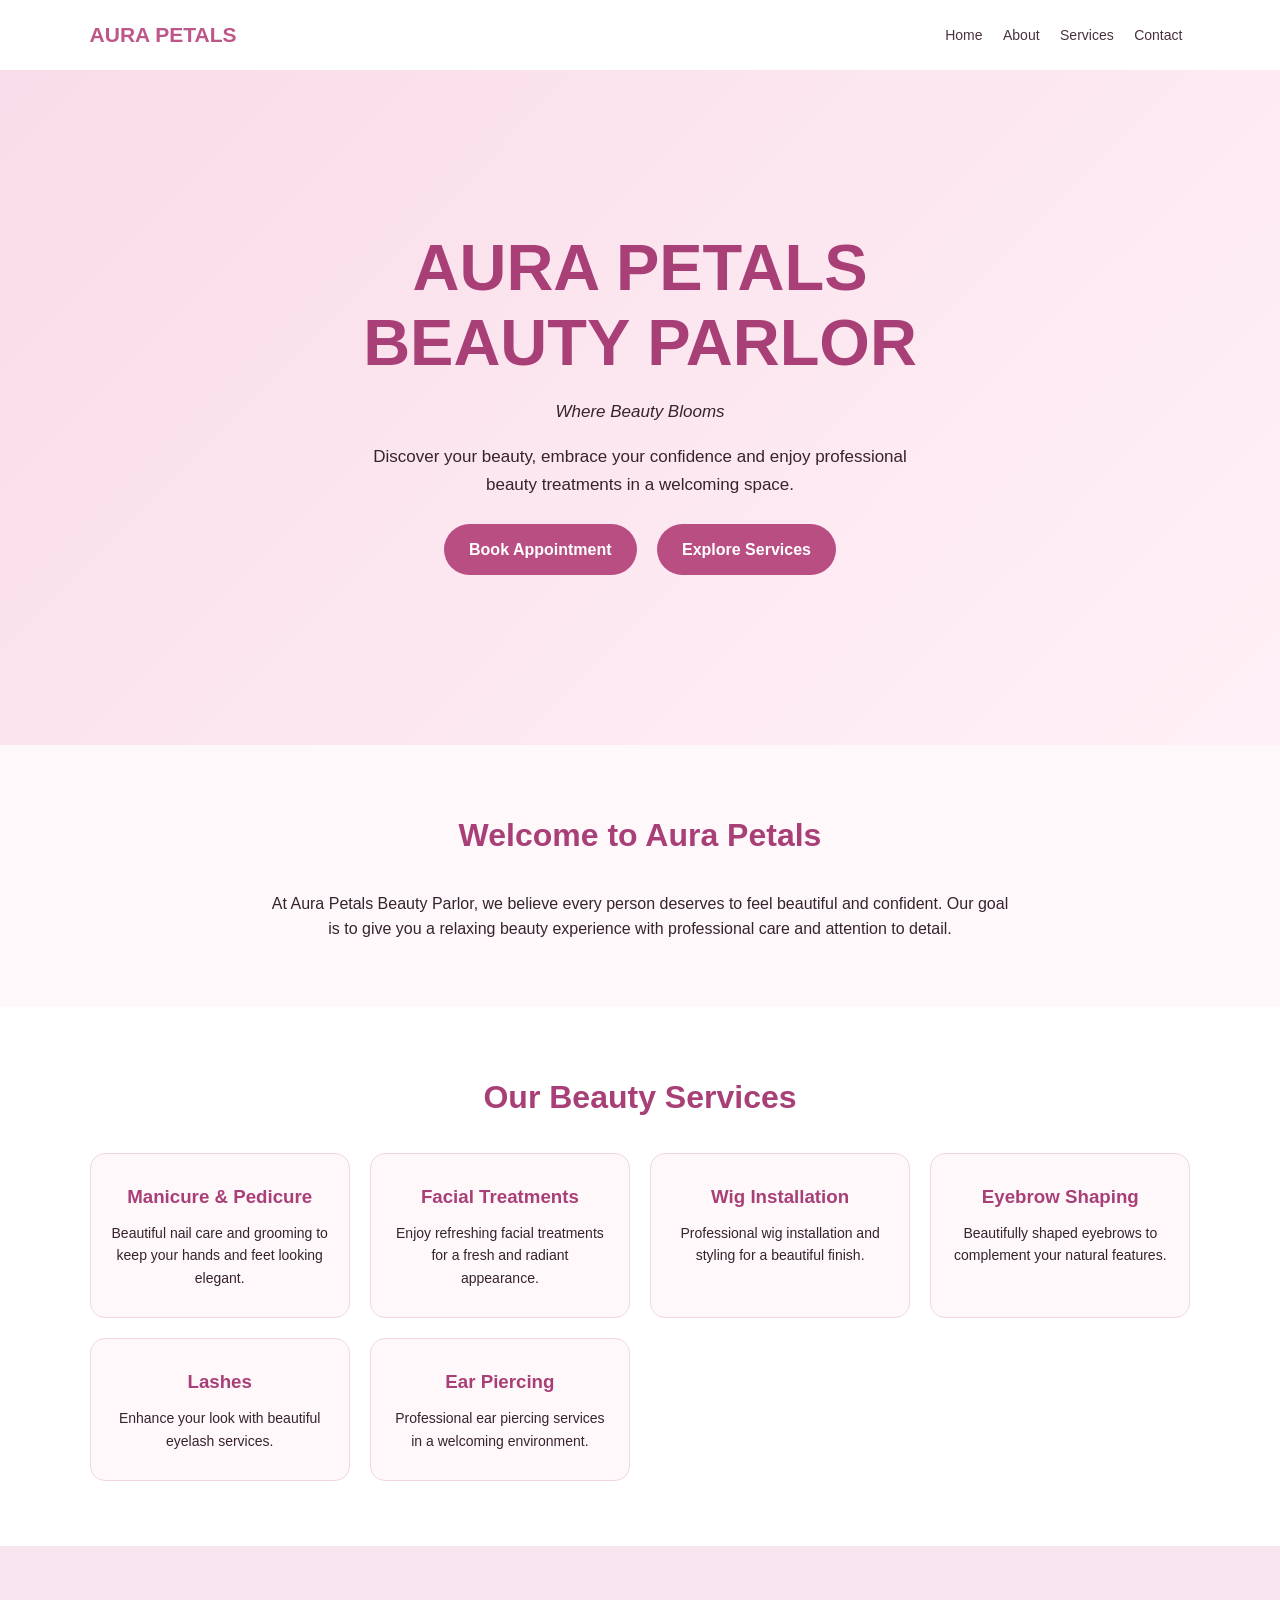
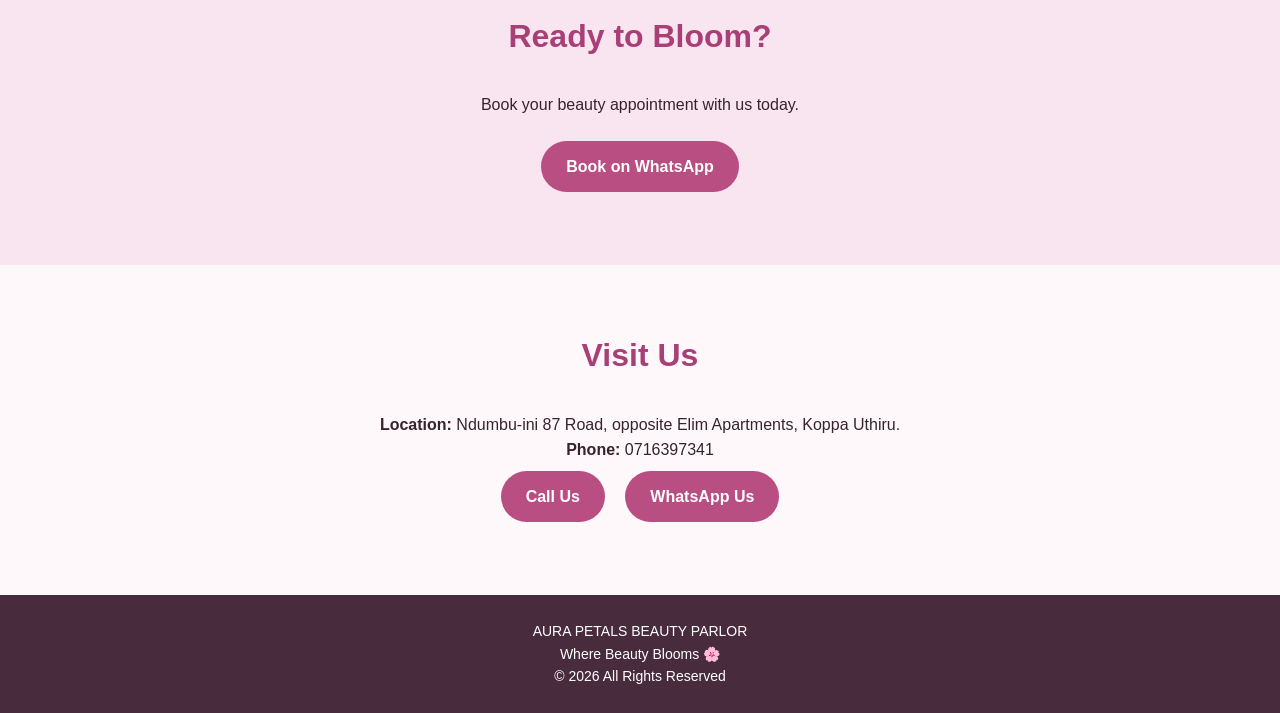
==== index.html @ d7a25af0 "Create Aura Petals Beauty Parlor website" ====
<!DOCTYPE html>
<html lang="en">
<head>
<meta charset="UTF-8">
<meta name="viewport" content="width=device-width, initial-scale=1.0">
<title>AURA PETALS BEAUTY PARLOR | Where Beauty Blooms</title>
<meta name="description" content="Welcome to Aura Petals Beauty Parlor. Professional beauty, nail and facial treatments. Book your appointment today.">

<style>
* {
  margin: 0;
  padding: 0;
  box-sizing: border-box;
  scroll-behavior: smooth;
}

body {
  font-family: Arial, sans-serif;
  background: #fff8fb;
  color: #35232e;
  line-height: 1.6;
}

header {
  background: #fff;
  padding: 18px 7%;
  display: flex;
  justify-content: space-between;
  align-items: center;
  flex-wrap: wrap;
  box-shadow: 0 2px 15px #00000010;
}

.logo {
  color: #bd5689;
  font-size: 21px;
  font-weight: bold;
}

nav a {
  text-decoration: none;
  color: #49313e;
  margin: 0 8px;
  font-size: 14px;
}

.hero {
  min-height: 75vh;
  display: flex;
  align-items: center;
  justify-content: center;
  text-align: center;
  padding: 60px 20px;
  background: linear-gradient(135deg, #f9dce9, #fff1f7);
}

.hero h1 {
  font-size: clamp(35px, 7vw, 65px);
  color: #a83f76;
  line-height: 1.15;
}

.hero p {
  margin: 18px auto;
  max-width: 550px;
  font-size: 17px;
}

.btn {
  display: inline-block;
  background: #b94e83;
  color: white;
  padding: 13px 25px;
  border-radius: 30px;
  text-decoration: none;
  margin: 8px;
  font-weight: bold;
}

.btn:hover {
  background: #88345e;
}

section {
  padding: 65px 7%;
}

.section-title {
  text-align: center;
  color: #a83f76;
  font-size: 32px;
  margin-bottom: 30px;
}

.about {
  text-align: center;
  max-width: 750px;
  margin: auto;
}

.services {
  background: #fff;
}

.service-grid {
  display: grid;
  grid-template-columns: repeat(auto-fit, minmax(220px, 1fr));
  gap: 20px;
}

.service-card {
  background: #fff8fb;
  padding: 28px 20px;
  text-align: center;
  border-radius: 15px;
  border: 1px solid #f1d5e2;
}

.service-card h3 {
  color: #a83f76;
  margin-bottom: 10px;
}

.service-card p {
  font-size: 14px;
}

.booking {
  text-align: center;
  background: #f9e5ef;
}

.booking p {
  margin-bottom: 15px;
}

.contact {
  text-align: center;
}

footer {
  text-align: center;
  background: #482b3c;
  color: white;
  padding: 25px 15px;
  font-size: 14px;
}

@media(max-width: 600px) {
  header {
    justify-content: center;
    gap: 12px;
  }

  nav {
    text-align: center;
  }

  nav a {
    display: inline-block;
    margin: 5px;
  }
}
</style>
</head>

<body>

<header>
  <div class="logo">AURA PETALS</div>
  <nav>
    <a href="#home">Home</a>
    <a href="#about">About</a>
    <a href="#services">Services</a>
    <a href="#contact">Contact</a>
  </nav>
</header>

<main>
<section class="hero" id="home">
  <div>
    <h1>AURA PETALS<br>BEAUTY PARLOR</h1>
    <p><em>Where Beauty Blooms</em></p>
    <p>Discover your beauty, embrace your confidence and enjoy professional beauty treatments in a welcoming space.</p>
    <a class="btn" href="https://wa.me/254716397341">Book Appointment</a>
    <a class="btn" href="#services">Explore Services</a>
  </div>
</section>

<section id="about">
  <h2 class="section-title">Welcome to Aura Petals</h2>
  <div class="about">
    <p>At Aura Petals Beauty Parlor, we believe every person deserves to feel beautiful and confident. Our goal is to give you a relaxing beauty experience with professional care and attention to detail.</p>
  </div>
</section>

<section class="services" id="services">
  <h2 class="section-title">Our Beauty Services</h2>

  <div class="service-grid">

    <div class="service-card">
      <h3>Manicure & Pedicure</h3>
      <p>Beautiful nail care and grooming to keep your hands and feet looking elegant.</p>
    </div>

    <div class="service-card">
      <h3>Facial Treatments</h3>
      <p>Enjoy refreshing facial treatments for a fresh and radiant appearance.</p>
    </div>

    <div class="service-card">
      <h3>Wig Installation</h3>
      <p>Professional wig installation and styling for a beautiful finish.</p>
    </div>

    <div class="service-card">
      <h3>Eyebrow Shaping</h3>
      <p>Beautifully shaped eyebrows to complement your natural features.</p>
    </div>

    <div class="service-card">
      <h3>Lashes</h3>
      <p>Enhance your look with beautiful eyelash services.</p>
    </div>

    <div class="service-card">
      <h3>Ear Piercing</h3>
      <p>Professional ear piercing services in a welcoming environment.</p>
    </div>

  </div>
</section>

<section class="booking">
  <h2 class="section-title">Ready to Bloom?</h2>
  <p>Book your beauty appointment with us today.</p>
  <a class="btn" href="https://wa.me/254716397341">Book on WhatsApp</a>
</section>

<section class="contact" id="contact">
  <h2 class="section-title">Visit Us</h2>
  <p><strong>Location:</strong> Ndumbu-ini 87 Road, opposite Elim Apartments, Koppa Uthiru.</p>
  <p><strong>Phone:</strong> 0716397341</p>
  <a class="btn" href="tel:+254716397341">Call Us</a>
  <a class="btn" href="https://wa.me/254716397341">WhatsApp Us</a>
</section>
</main>

<footer>
  <p>AURA PETALS BEAUTY PARLOR</p>
  <p>Where Beauty Blooms 🌸</p>
  <p>© 2026 All Rights Reserved</p>
</footer>

</body>
</html>
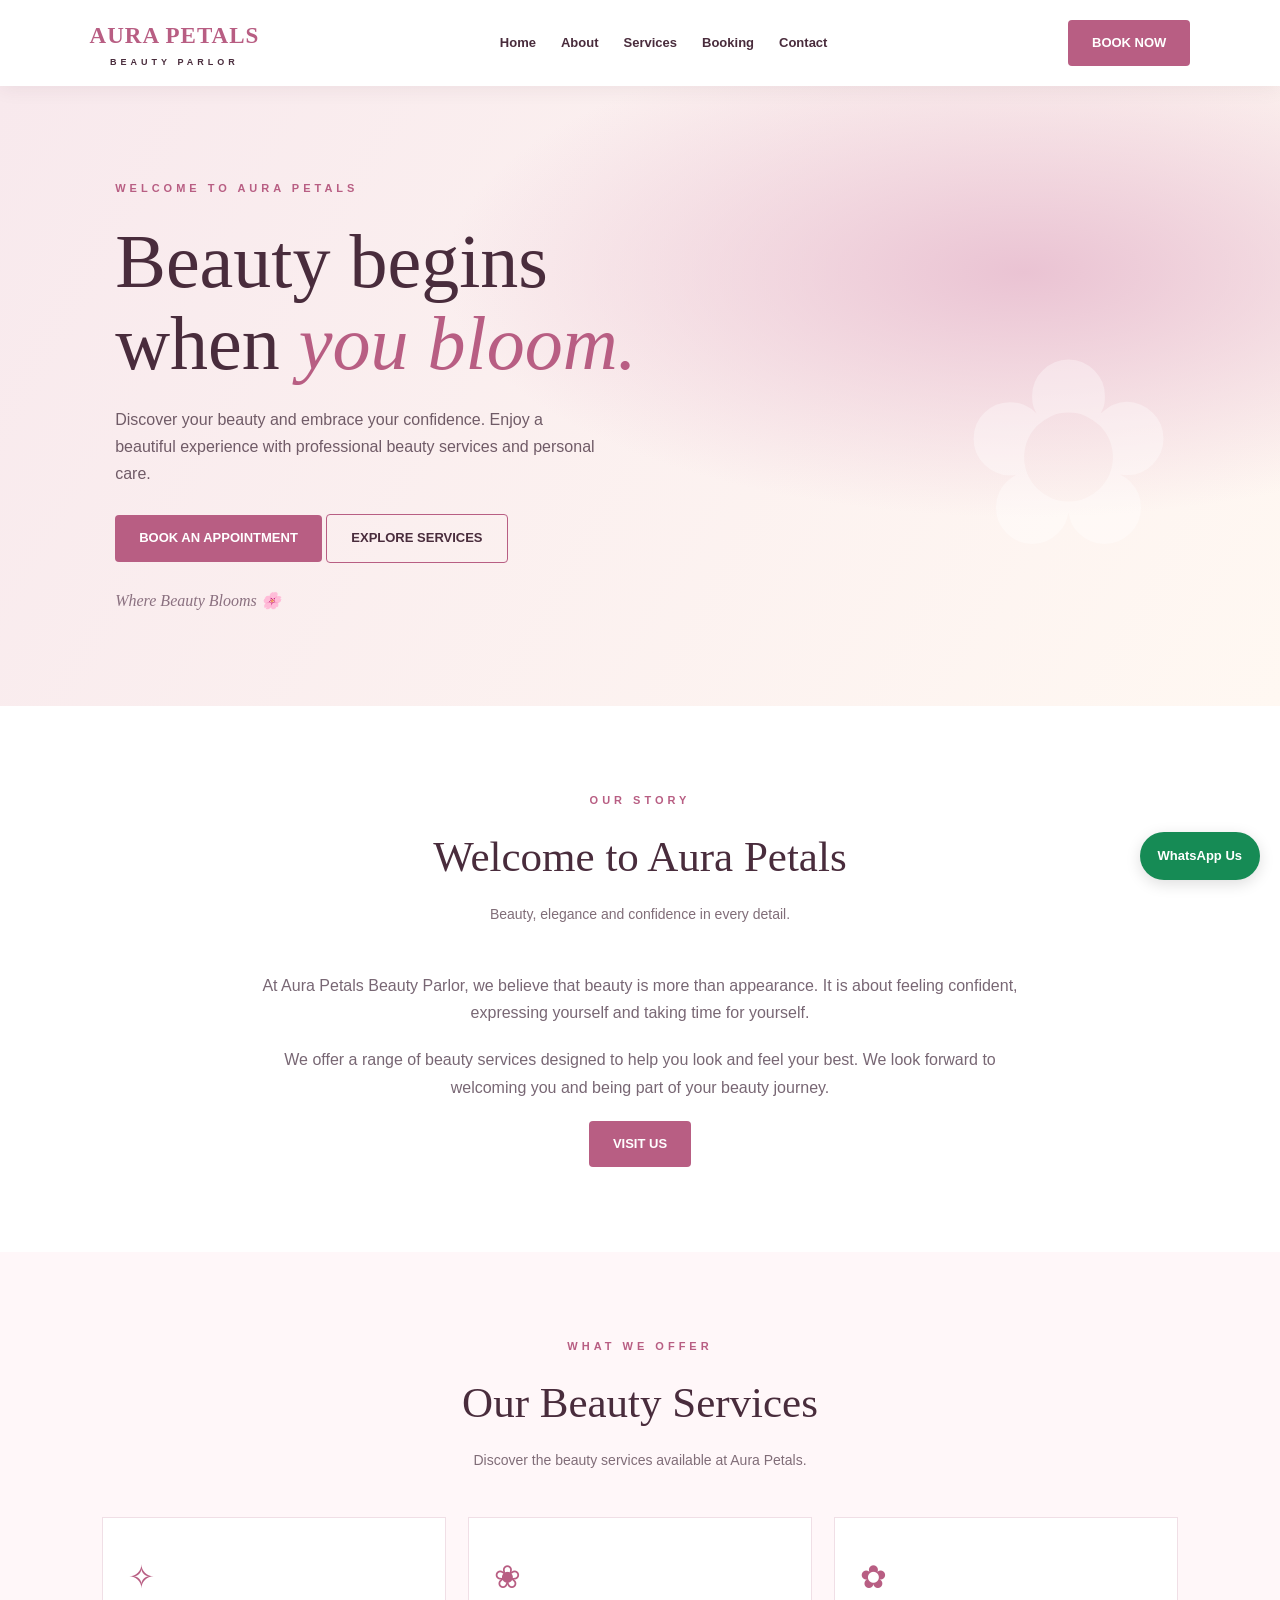
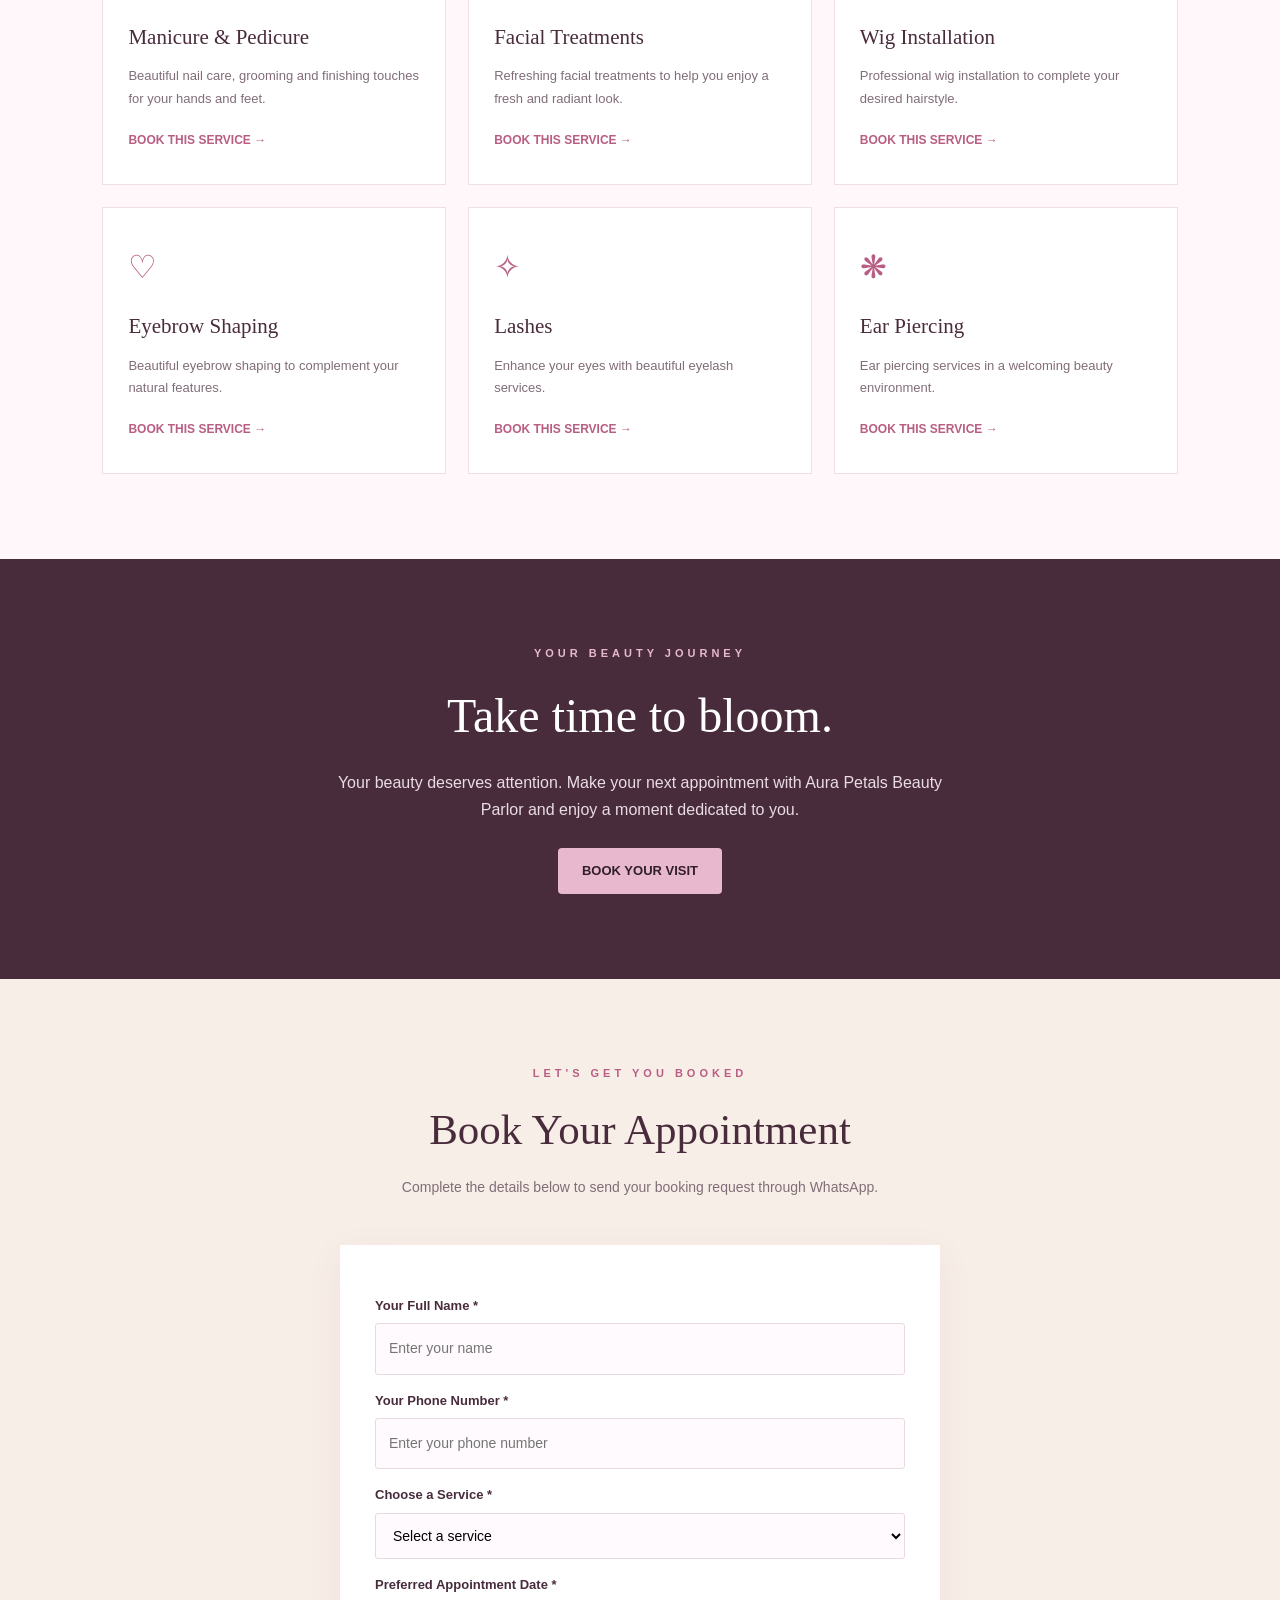
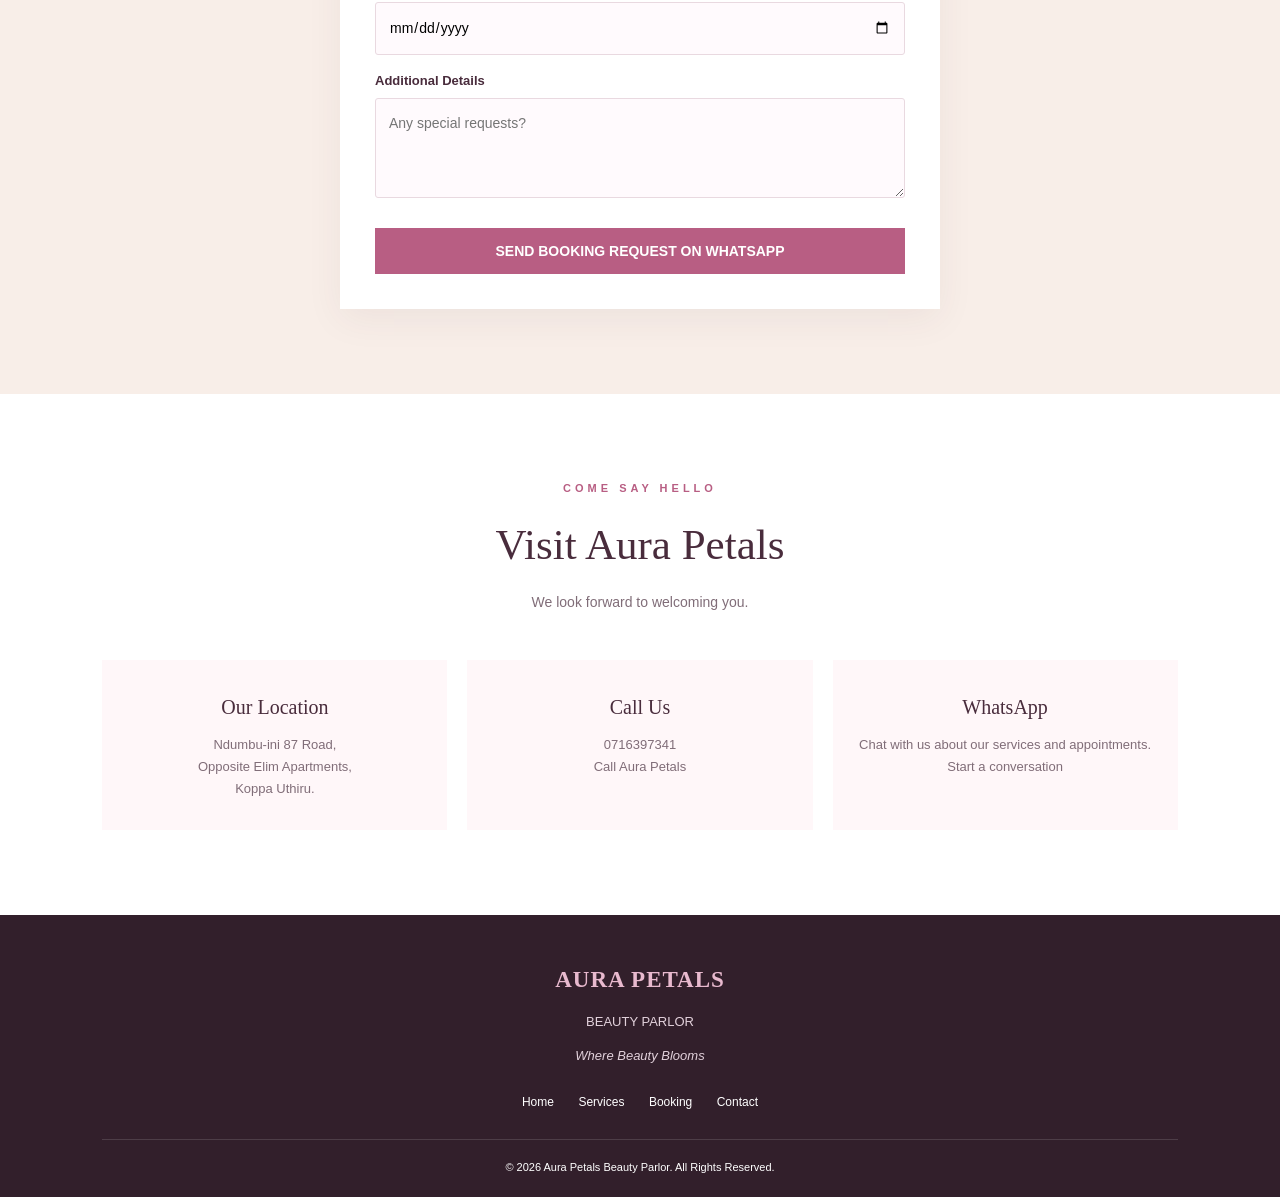
==== commit f82302e3: "Upgrade Aura Petals website design" ====
--- a/index.html
+++ b/index.html
@@ -1,13 +1,22 @@
-
 <!DOCTYPE html>
 <html lang="en">
 <head>
 <meta charset="UTF-8">
 <meta name="viewport" content="width=device-width, initial-scale=1.0">
-<title>AURA PETALS BEAUTY PARLOR | Where Beauty Blooms</title>
-<meta name="description" content="Welcome to Aura Petals Beauty Parlor. Professional beauty, nail and facial treatments. Book your appointment today.">
+
+<title>Aura Petals Beauty Parlor | Where Beauty Blooms</title>
+<meta name="description" content="Experience beauty and elegance at Aura Petals Beauty Parlor. Discover professional nail care, facial treatments, lashes, wig installation and more.">
 
 <style>
+:root {
+  --pink: #b85e83;
+  --deep: #492c3c;
+  --light: #fff7f9;
+  --cream: #f8eee8;
+  --gold: #b99568;
+  --white: #ffffff;
+}
+
 * {
   margin: 0;
   padding: 0;
@@ -17,149 +26,426 @@
 
 body {
   font-family: Arial, sans-serif;
-  background: #fff8fb;
-  color: #35232e;
-  line-height: 1.6;
+  color: var(--deep);
+  background: var(--light);
+  line-height: 1.7;
+}
+
+a {
+  text-decoration: none;
+  color: inherit;
 }
 
 header {
-  background: #fff;
-  padding: 18px 7%;
-  display: flex;
-  justify-content: space-between;
-  align-items: center;
-  flex-wrap: wrap;
-  box-shadow: 0 2px 15px #00000010;
-}
-
-.logo {
-  color: #bd5689;
-  font-size: 21px;
-  font-weight: bold;
-}
-
-nav a {
-  text-decoration: none;
-  color: #49313e;
-  margin: 0 8px;
-  font-size: 14px;
-}
-
-.hero {
-  min-height: 75vh;
+  position: sticky;
+  top: 0;
+  z-index: 100;
+  background: rgba(255,255,255,.97);
+  padding: 16px 7%;
   display: flex;
   align-items: center;
-  justify-content: center;
+  justify-content: space-between;
+  box-shadow: 0 3px 18px #492c3c12;
+}
+
+.brand {
+  font-family: Georgia, serif;
+  font-size: 23px;
+  font-weight: bold;
+  color: var(--pink);
+  letter-spacing: 1px;
+}
+
+.brand small {
+  display: block;
+  font-family: Arial, sans-serif;
+  font-size: 9px;
+  letter-spacing: 4px;
   text-align: center;
-  padding: 60px 20px;
-  background: linear-gradient(135deg, #f9dce9, #fff1f7);
+  color: var(--deep);
+}
+
+nav {
+  display: flex;
+  align-items: center;
+  gap: 25px;
+}
+
+nav a {
+  font-size: 13px;
+  font-weight: 600;
+}
+
+nav a:hover {
+  color: var(--pink);
+}
+
+.book-nav, .btn {
+  display: inline-block;
+  background: var(--pink);
+  color: white;
+  padding: 12px 24px;
+  border-radius: 4px;
+  font-size: 13px;
+  font-weight: bold;
+  transition: .3s;
+}
+
+.book-nav:hover, .btn:hover {
+  background: var(--deep);
+  transform: translateY(-2px);
+}
+
+.hero {
+  min-height: 620px;
+  display: flex;
+  align-items: center;
+  padding: 90px 9%;
+  background:
+    radial-gradient(ellipse at 80% 30%, #eac3d3 0%, transparent 40%),
+    linear-gradient(120deg, #f8e9ed, #fff8f2);
+  position: relative;
+  overflow: hidden;
+}
+
+.hero::after {
+  content: "✿";
+  position: absolute;
+  right: 8%;
+  bottom: 5%;
+  font-size: 260px;
+  color: #ffffff55;
+  pointer-events: none;
+}
+
+.hero-content {
+  max-width: 650px;
+  position: relative;
+  z-index: 1;
+}
+
+.eyebrow {
+  color: var(--pink);
+  letter-spacing: 4px;
+  font-size: 11px;
+  font-weight: bold;
+  text-transform: uppercase;
 }
 
 .hero h1 {
-  font-size: clamp(35px, 7vw, 65px);
-  color: #a83f76;
-  line-height: 1.15;
+  font-family: Georgia, serif;
+  font-size: clamp(43px, 7vw, 76px);
+  line-height: 1.08;
+  margin: 22px 0;
+  font-weight: normal;
+}
+
+.hero h1 span {
+  color: var(--pink);
+  font-style: italic;
 }
 
 .hero p {
-  margin: 18px auto;
-  max-width: 550px;
-  font-size: 17px;
-}
-
-.btn {
-  display: inline-block;
-  background: #b94e83;
-  color: white;
-  padding: 13px 25px;
-  border-radius: 30px;
-  text-decoration: none;
-  margin: 8px;
-  font-weight: bold;
-}
-
-.btn:hover {
-  background: #88345e;
+  max-width: 490px;
+  margin-bottom: 27px;
+  color: #705b67;
+}
+
+.hero-note {
+  margin-top: 24px;
+  color: #8b7180;
+  font-family: Georgia, serif;
+  font-style: italic;
 }
 
 section {
-  padding: 65px 7%;
-}
-
-.section-title {
+  padding: 85px 8%;
+}
+
+.section-heading {
   text-align: center;
-  color: #a83f76;
-  font-size: 32px;
-  margin-bottom: 30px;
+  max-width: 650px;
+  margin: 0 auto 45px;
+}
+
+.section-heading h2 {
+  font-family: Georgia, serif;
+  font-size: clamp(30px, 5vw, 43px);
+  font-weight: normal;
+  margin: 10px 0;
+}
+
+.section-heading p {
+  color: #806d78;
+  font-size: 14px;
 }
 
 .about {
+  background: white;
   text-align: center;
-  max-width: 750px;
+}
+
+.about-content {
+  max-width: 760px;
   margin: auto;
 }
 
+.about-content p {
+  color: #786774;
+  margin-bottom: 20px;
+}
+
 .services {
-  background: #fff;
+  background: var(--light);
 }
 
 .service-grid {
   display: grid;
-  grid-template-columns: repeat(auto-fit, minmax(220px, 1fr));
+  grid-template-columns: repeat(3, 1fr);
+  gap: 22px;
+}
+
+.service-card {
+  background: white;
+  border: 1px solid #f0dfe6;
+  padding: 32px 25px;
+  transition: .3s;
+}
+
+.service-card:hover {
+  transform: translateY(-6px);
+  box-shadow: 0 12px 30px #492c3c12;
+}
+
+.service-icon {
+  font-size: 32px;
+  color: var(--pink);
+  margin-bottom: 15px;
+}
+
+.service-card h3 {
+  font-family: Georgia, serif;
+  font-size: 21px;
+  font-weight: normal;
+  margin-bottom: 10px;
+}
+
+.service-card p {
+  font-size: 13px;
+  color: #806d78;
+  margin-bottom: 15px;
+}
+
+.service-card a {
+  color: var(--pink);
+  font-size: 12px;
+  font-weight: bold;
+}
+
+.experience {
+  background: var(--deep);
+  color: white;
+  text-align: center;
+}
+
+.experience h2 {
+  font-family: Georgia, serif;
+  font-weight: normal;
+  font-size: clamp(32px, 5vw, 48px);
+  margin: 12px 0;
+}
+
+.experience p {
+  color: #eadce3;
+  max-width: 650px;
+  margin: 0 auto 25px;
+}
+
+.experience .eyebrow {
+  color: #e8b9ce;
+}
+
+.contact {
+  background: white;
+}
+
+.contact-grid {
+  display: grid;
+  grid-template-columns: repeat(3, 1fr);
   gap: 20px;
-}
-
-.service-card {
-  background: #fff8fb;
-  padding: 28px 20px;
   text-align: center;
-  border-radius: 15px;
-  border: 1px solid #f1d5e2;
-}
-
-.service-card h3 {
-  color: #a83f76;
+}
+
+.contact-card {
+  background: var(--light);
+  padding: 30px 18px;
+}
+
+.contact-card h3 {
+  font-family: Georgia, serif;
+  font-size: 20px;
+  font-weight: normal;
   margin-bottom: 10px;
 }
 
-.service-card p {
+.contact-card p {
+  font-size: 13px;
+  color: #806d78;
+}
+
+.booking {
+  background: var(--cream);
+}
+
+.booking-form {
+  max-width: 600px;
+  margin: auto;
+  background: white;
+  padding: 35px;
+  box-shadow: 0 10px 35px #492c3c10;
+}
+
+.booking-form label {
+  display: block;
+  font-size: 13px;
+  font-weight: bold;
+  margin: 15px 0 6px;
+}
+
+.booking-form input,
+.booking-form select,
+.booking-form textarea {
+  width: 100%;
+  padding: 13px;
+  border: 1px solid #e9d9e0;
+  border-radius: 3px;
+  background: #fffafd;
+  font: inherit;
   font-size: 14px;
 }
 
-.booking {
+.booking-form button {
+  width: 100%;
+  border: none;
+  margin-top: 22px;
+  cursor: pointer;
+  padding: 15px;
+  background: var(--pink);
+  color: white;
+  font-weight: bold;
+  font-size: 14px;
+}
+
+.booking-form button:hover {
+  background: var(--deep);
+}
+
+footer {
+  background: #321f2b;
+  color: white;
+  padding: 45px 8% 20px;
   text-align: center;
-  background: #f9e5ef;
-}
-
-.booking p {
-  margin-bottom: 15px;
-}
-
-.contact {
-  text-align: center;
-}
-
-footer {
-  text-align: center;
-  background: #482b3c;
+}
+
+footer .brand {
+  color: #e8b9ce;
+}
+
+footer p {
+  font-size: 13px;
+  color: #e2d1db;
+  margin: 12px 0;
+}
+
+.footer-links {
+  margin: 20px 0;
+}
+
+.footer-links a {
+  margin: 0 10px;
+  font-size: 12px;
+}
+
+.copyright {
+  border-top: 1px solid #ffffff22;
+  padding-top: 18px;
+  margin-top: 25px;
+  font-size: 11px;
+}
+
+.whatsapp {
+  position: fixed;
+  bottom: 20px;
+  right: 20px;
+  z-index: 99;
+  background: #168b55;
   color: white;
-  padding: 25px 15px;
-  font-size: 14px;
-}
-
-@media(max-width: 600px) {
+  padding: 13px 18px;
+  border-radius: 30px;
+  font-size: 13px;
+  font-weight: bold;
+  box-shadow: 0 4px 15px #0002;
+}
+
+@media(max-width: 800px) {
   header {
+    padding: 14px 5%;
+    flex-wrap: wrap;
+    gap: 12px;
+  }
+
+  nav {
+    gap: 13px;
+    flex-wrap: wrap;
+  }
+
+  nav a {
+    font-size: 11px;
+  }
+
+  .book-nav {
+    display: none;
+  }
+
+  .hero {
+    min-height: 530px;
+    padding: 70px 7%;
+  }
+
+  .hero::after {
+    font-size: 170px;
+    right: 2%;
+  }
+
+  .service-grid {
+    grid-template-columns: repeat(2, 1fr);
+  }
+
+  .contact-grid {
+    grid-template-columns: 1fr;
+  }
+}
+
+@media(max-width: 480px) {
+  .brand {
+    font-size: 19px;
+  }
+
+  nav {
+    width: 100%;
     justify-content: center;
-    gap: 12px;
-  }
-
-  nav {
-    text-align: center;
-  }
-
-  nav a {
-    display: inline-block;
-    margin: 5px;
+  }
+
+  .service-grid {
+    grid-template-columns: 1fr;
+  }
+
+  section {
+    padding: 65px 6%;
+  }
+
+  .booking-form {
+    padding: 22px;
   }
 }
 </style>
@@ -168,91 +454,259 @@
 <body>
 
 <header>
-  <div class="logo">AURA PETALS</div>
+  <a class="brand" href="#home">
+    AURA PETALS
+    <small>BEAUTY PARLOR</small>
+  </a>
+
   <nav>
     <a href="#home">Home</a>
     <a href="#about">About</a>
     <a href="#services">Services</a>
+    <a href="#booking">Booking</a>
     <a href="#contact">Contact</a>
   </nav>
+
+  <a class="book-nav" href="#booking">BOOK NOW</a>
 </header>
 
 <main>
+
 <section class="hero" id="home">
-  <div>
-    <h1>AURA PETALS<br>BEAUTY PARLOR</h1>
-    <p><em>Where Beauty Blooms</em></p>
-    <p>Discover your beauty, embrace your confidence and enjoy professional beauty treatments in a welcoming space.</p>
-    <a class="btn" href="https://wa.me/254716397341">Book Appointment</a>
-    <a class="btn" href="#services">Explore Services</a>
+  <div class="hero-content">
+    <div class="eyebrow">WELCOME TO AURA PETALS</div>
+
+    <h1>Beauty begins<br>when <span>you bloom.</span></h1>
+
+    <p>
+      Discover your beauty and embrace your confidence.
+      Enjoy a beautiful experience with professional beauty
+      services and personal care.
+    </p>
+
+    <a class="btn" href="#booking">BOOK AN APPOINTMENT</a>
+    <a class="btn" href="#services"
+       style="background:transparent;color:#492c3c;border:1px solid #b85e83">
+       EXPLORE SERVICES
+    </a>
+
+    <div class="hero-note">Where Beauty Blooms 🌸</div>
   </div>
 </section>
 
-<section id="about">
-  <h2 class="section-title">Welcome to Aura Petals</h2>
-  <div class="about">
-    <p>At Aura Petals Beauty Parlor, we believe every person deserves to feel beautiful and confident. Our goal is to give you a relaxing beauty experience with professional care and attention to detail.</p>
+<section class="about" id="about">
+  <div class="section-heading">
+    <div class="eyebrow">OUR STORY</div>
+    <h2>Welcome to Aura Petals</h2>
+    <p>Beauty, elegance and confidence in every detail.</p>
+  </div>
+
+  <div class="about-content">
+    <p>
+      At Aura Petals Beauty Parlor, we believe that beauty is
+      more than appearance. It is about feeling confident,
+      expressing yourself and taking time for yourself.
+    </p>
+
+    <p>
+      We offer a range of beauty services designed to help
+      you look and feel your best. We look forward to welcoming
+      you and being part of your beauty journey.
+    </p>
+
+    <a class="btn" href="#booking">VISIT US</a>
   </div>
 </section>
 
 <section class="services" id="services">
-  <h2 class="section-title">Our Beauty Services</h2>
+  <div class="section-heading">
+    <div class="eyebrow">WHAT WE OFFER</div>
+    <h2>Our Beauty Services</h2>
+    <p>Discover the beauty services available at Aura Petals.</p>
+  </div>
 
   <div class="service-grid">
 
     <div class="service-card">
+      <div class="service-icon">✧</div>
       <h3>Manicure & Pedicure</h3>
-      <p>Beautiful nail care and grooming to keep your hands and feet looking elegant.</p>
+      <p>Beautiful nail care, grooming and finishing touches for your hands and feet.</p>
+      <a href="#booking">BOOK THIS SERVICE →</a>
     </div>
 
     <div class="service-card">
+      <div class="service-icon">❀</div>
       <h3>Facial Treatments</h3>
-      <p>Enjoy refreshing facial treatments for a fresh and radiant appearance.</p>
+      <p>Refreshing facial treatments to help you enjoy a fresh and radiant look.</p>
+      <a href="#booking">BOOK THIS SERVICE →</a>
     </div>
 
     <div class="service-card">
+      <div class="service-icon">✿</div>
       <h3>Wig Installation</h3>
-      <p>Professional wig installation and styling for a beautiful finish.</p>
+      <p>Professional wig installation to complete your desired hairstyle.</p>
+      <a href="#booking">BOOK THIS SERVICE →</a>
     </div>
 
     <div class="service-card">
+      <div class="service-icon">♡</div>
       <h3>Eyebrow Shaping</h3>
-      <p>Beautifully shaped eyebrows to complement your natural features.</p>
+      <p>Beautiful eyebrow shaping to complement your natural features.</p>
+      <a href="#booking">BOOK THIS SERVICE →</a>
     </div>
 
     <div class="service-card">
+      <div class="service-icon">✧</div>
       <h3>Lashes</h3>
-      <p>Enhance your look with beautiful eyelash services.</p>
+      <p>Enhance your eyes with beautiful eyelash services.</p>
+      <a href="#booking">BOOK THIS SERVICE →</a>
     </div>
 
     <div class="service-card">
+      <div class="service-icon">❋</div>
       <h3>Ear Piercing</h3>
-      <p>Professional ear piercing services in a welcoming environment.</p>
+      <p>Ear piercing services in a welcoming beauty environment.</p>
+      <a href="#booking">BOOK THIS SERVICE →</a>
     </div>
 
   </div>
 </section>
 
-<section class="booking">
-  <h2 class="section-title">Ready to Bloom?</h2>
-  <p>Book your beauty appointment with us today.</p>
-  <a class="btn" href="https://wa.me/254716397341">Book on WhatsApp</a>
+<section class="experience">
+  <div class="eyebrow">YOUR BEAUTY JOURNEY</div>
+  <h2>Take time to bloom.</h2>
+  <p>
+    Your beauty deserves attention. Make your next appointment
+    with Aura Petals Beauty Parlor and enjoy a moment dedicated
+    to you.
+  </p>
+  <a class="btn" href="#booking" style="background:#e8b9ce;color:#321f2b">
+    BOOK YOUR VISIT
+  </a>
 </section>
 
+<section class="booking" id="booking">
+  <div class="section-heading">
+    <div class="eyebrow">LET'S GET YOU BOOKED</div>
+    <h2>Book Your Appointment</h2>
+    <p>Complete the details below to send your booking request through WhatsApp.</p>
+  </div>
+
+  <form class="booking-form" id="bookingForm">
+    <label for="name">Your Full Name *</label>
+    <input id="name" type="text" placeholder="Enter your name" required>
+
+    <label for="phone">Your Phone Number *</label>
+    <input id="phone" type="tel" placeholder="Enter your phone number" required>
+
+    <label for="service">Choose a Service *</label>
+    <select id="service" required>
+      <option value="">Select a service</option>
+      <option>Manicure & Pedicure</option>
+      <option>Facial Treatments</option>
+      <option>Wig Installation</option>
+      <option>Eyebrow Shaping</option>
+      <option>Lashes</option>
+      <option>Ear Piercing</option>
+    </select>
+
+    <label for="date">Preferred Appointment Date *</label>
+    <input id="date" type="date" required>
+
+    <label for="message">Additional Details</label>
+    <textarea id="message" rows="3" placeholder="Any special requests?"></textarea>
+
+    <button type="submit">SEND BOOKING REQUEST ON WHATSAPP</button>
+  </form>
+</section>
+
 <section class="contact" id="contact">
-  <h2 class="section-title">Visit Us</h2>
-  <p><strong>Location:</strong> Ndumbu-ini 87 Road, opposite Elim Apartments, Koppa Uthiru.</p>
-  <p><strong>Phone:</strong> 0716397341</p>
-  <a class="btn" href="tel:+254716397341">Call Us</a>
-  <a class="btn" href="https://wa.me/254716397341">WhatsApp Us</a>
+  <div class="section-heading">
+    <div class="eyebrow">COME SAY HELLO</div>
+    <h2>Visit Aura Petals</h2>
+    <p>We look forward to welcoming you.</p>
+  </div>
+
+  <div class="contact-grid">
+    <div class="contact-card">
+      <h3>Our Location</h3>
+      <p>Ndumbu-ini 87 Road,<br>Opposite Elim Apartments,<br>Koppa Uthiru.</p>
+    </div>
+
+    <div class="contact-card">
+      <h3>Call Us</h3>
+      <p>0716397341</p>
+      <p><a href="tel:+254716397341">Call Aura Petals</a></p>
+    </div>
+
+    <div class="contact-card">
+      <h3>WhatsApp</h3>
+      <p>Chat with us about our services and appointments.</p>
+      <p><a href="https://wa.me/254716397341">Start a conversation</a></p>
+    </div>
+  </div>
 </section>
+
 </main>
 
 <footer>
-  <p>AURA PETALS BEAUTY PARLOR</p>
-  <p>Where Beauty Blooms 🌸</p>
-  <p>© 2026 All Rights Reserved</p>
+  <a class="brand" href="#home">AURA PETALS</a>
+  <p>BEAUTY PARLOR</p>
+  <p><em>Where Beauty Blooms</em></p>
+
+  <div class="footer-links">
+    <a href="#home">Home</a>
+    <a href="#services">Services</a>
+    <a href="#booking">Booking</a>
+    <a href="#contact">Contact</a>
+  </div>
+
+  <div class="copyright">
+    © 2026 Aura Petals Beauty Parlor. All Rights Reserved.
+  </div>
 </footer>
+
+<a class="whatsapp" href="https://wa.me/254716397341">
+  WhatsApp Us
+</a>
+
+<script>
+const dateInput = document.getElementById("date");
+const today = new Date();
+const localToday = new Date(
+  today.getTime() - today.getTimezoneOffset() * 60000
+).toISOString().split("T")[0];
+
+dateInput.min = localToday;
+
+document.getElementById("bookingForm").addEventListener("submit", function(e) {
+  e.preventDefault();
+
+  const name = document.getElementById("name").value.trim();
+  const phone = document.getElementById("phone").value.trim();
+  const service = document.getElementById("service").value;
+  const date = document.getElementById("date").value;
+  const message = document.getElementById("message").value.trim();
+
+  if (!name || !phone || !service || !date) {
+    alert("Please complete all required fields.");
+    return;
+  }
+
+  const bookingMessage =
+    "Hello Aura Petals Beauty Parlor! I would like to request an appointment.%0A%0A" +
+    "Name: " + encodeURIComponent(name) + "%0A" +
+    "Phone: " + encodeURIComponent(phone) + "%0A" +
+    "Service: " + encodeURIComponent(service) + "%0A" +
+    "Preferred date: " + encodeURIComponent(date) + "%0A" +
+    "Additional details: " + encodeURIComponent(message);
+
+  window.open(
+    "https://wa.me/254716397341?text=" + bookingMessage,
+    "_blank"
+  );
+});
+</script>
 
 </body>
 </html>
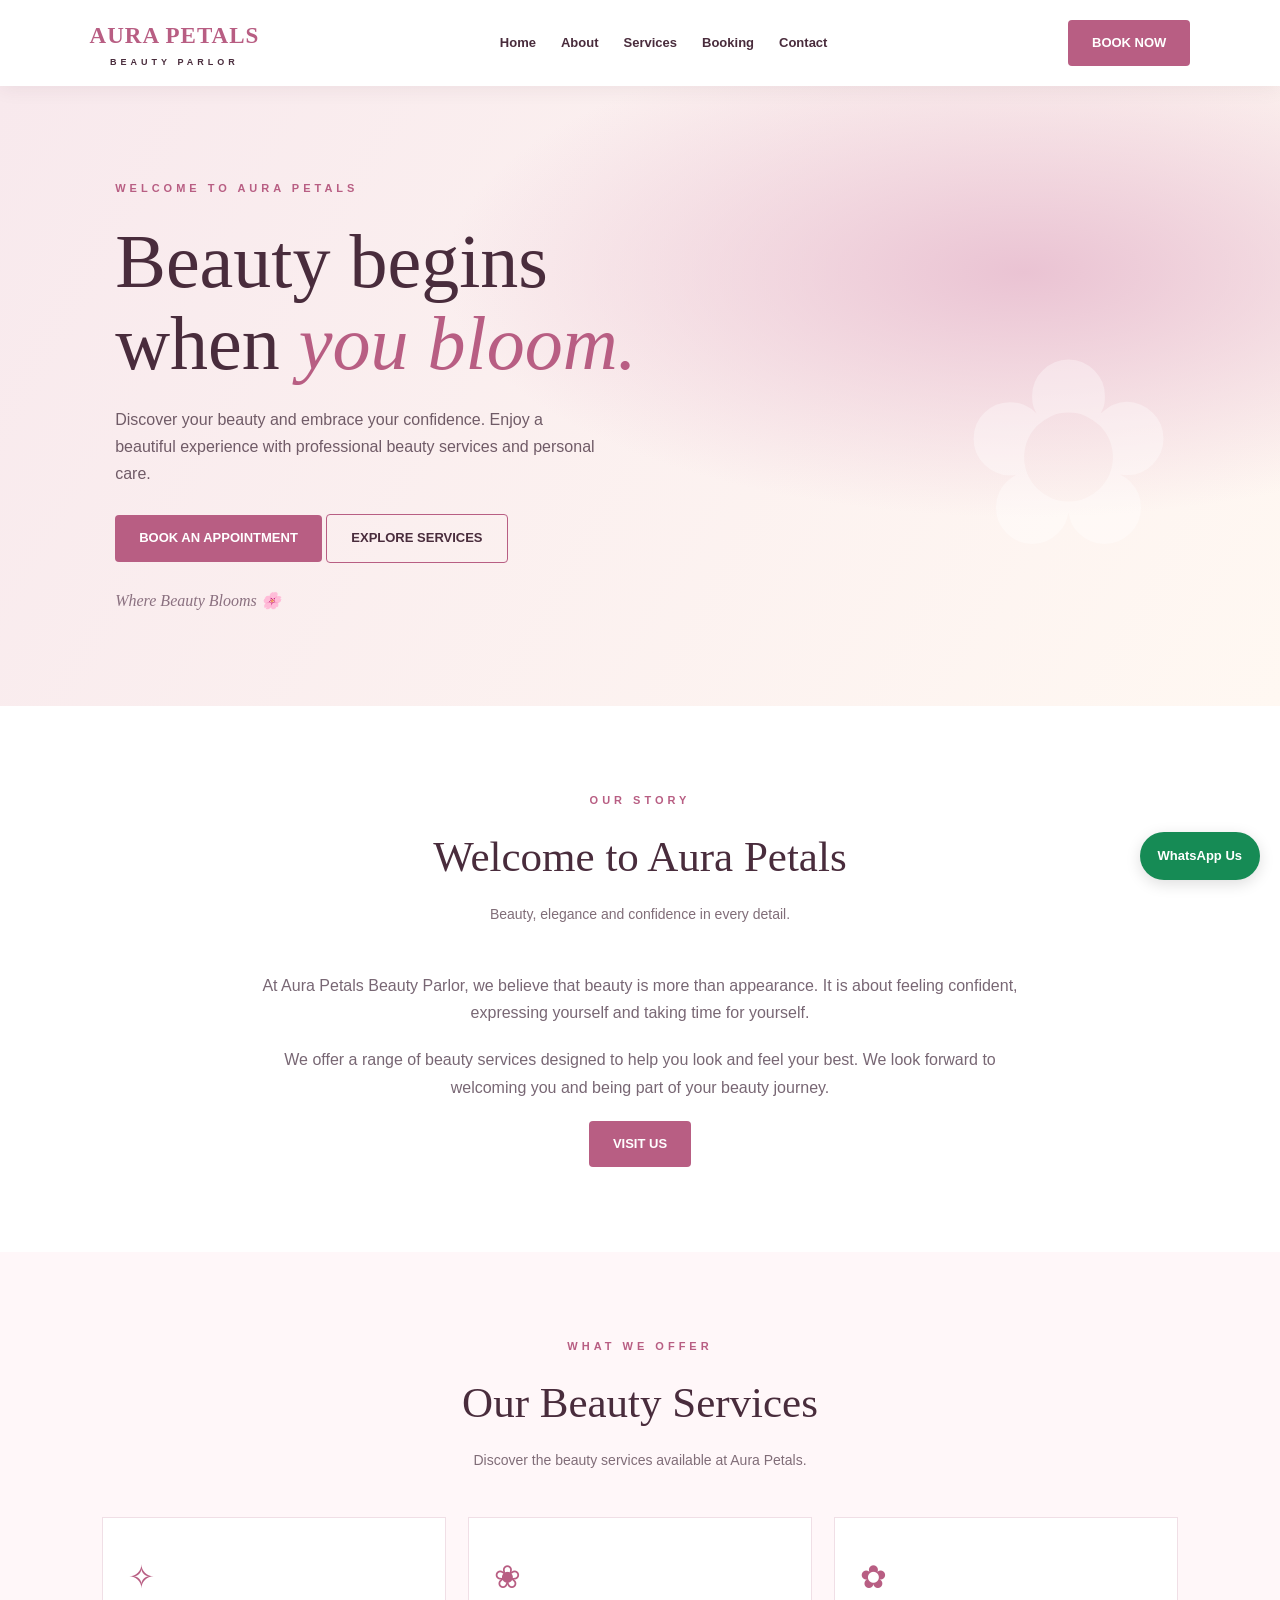
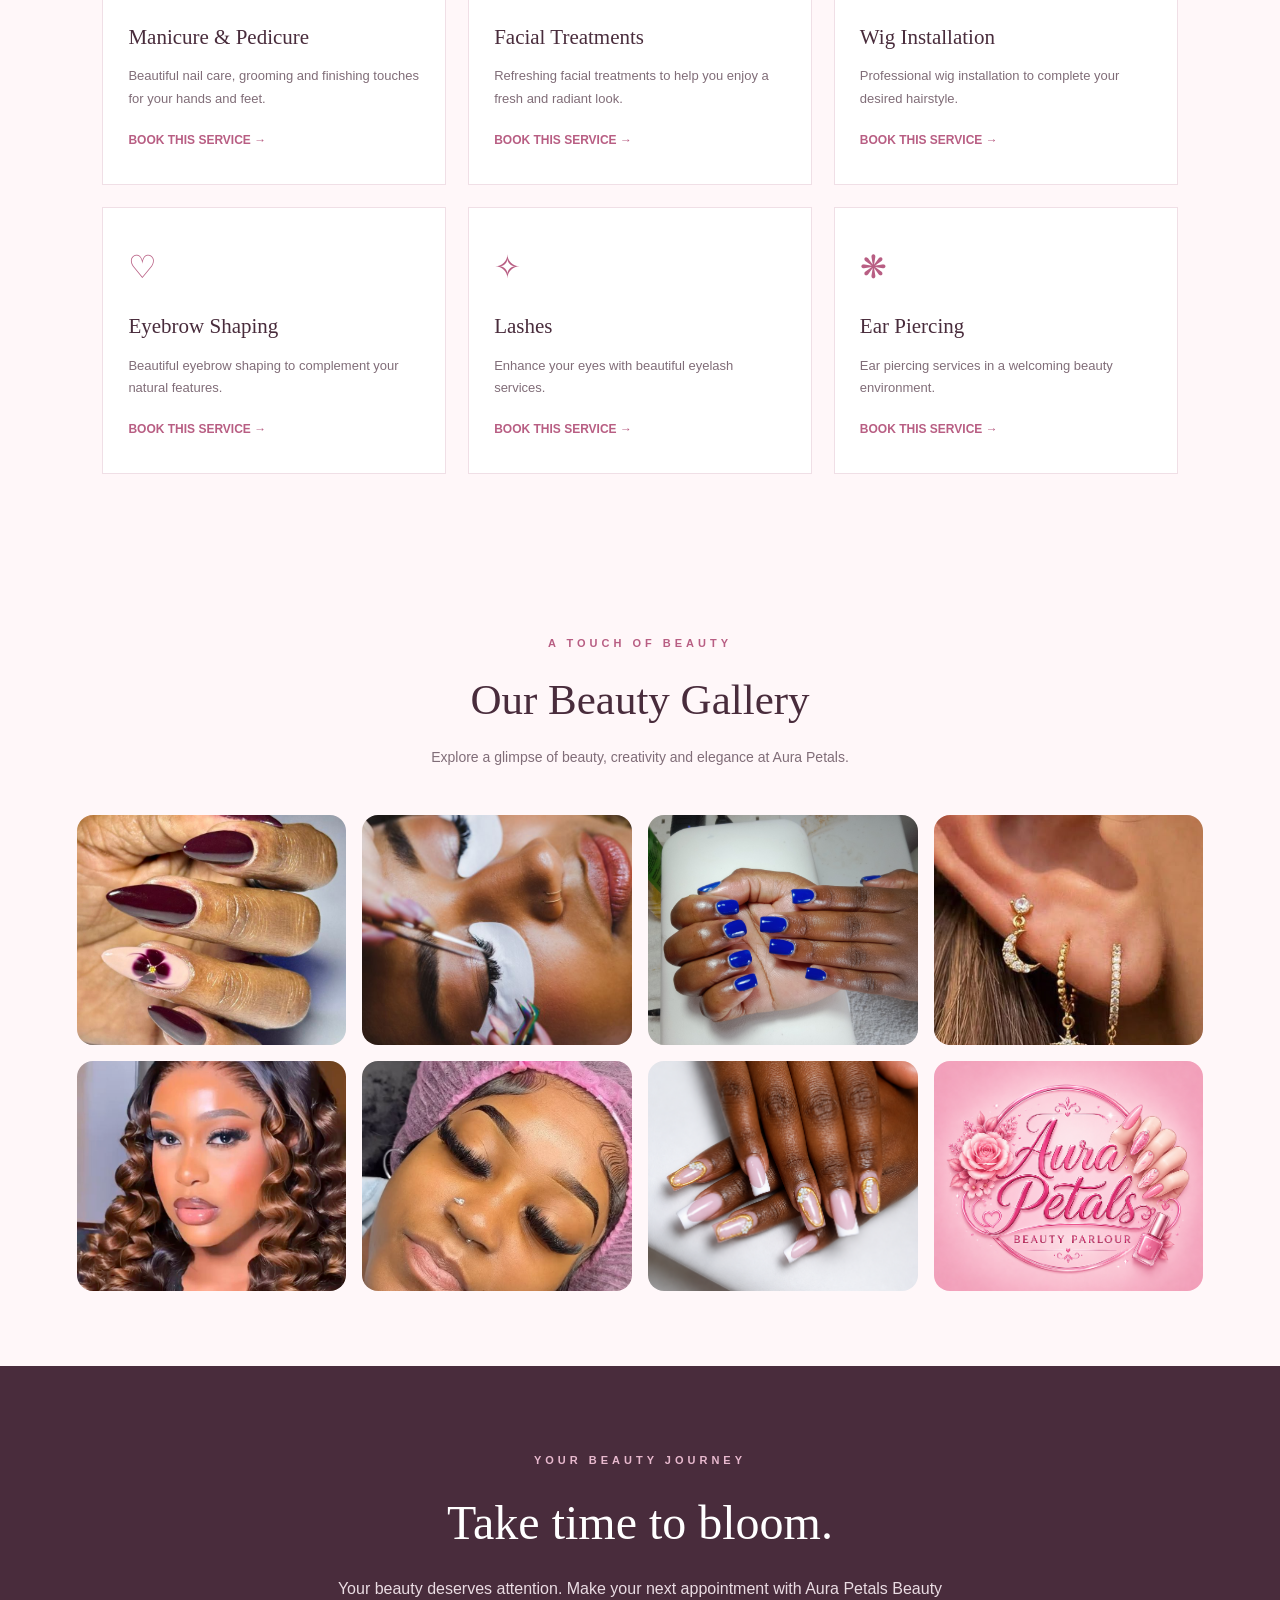
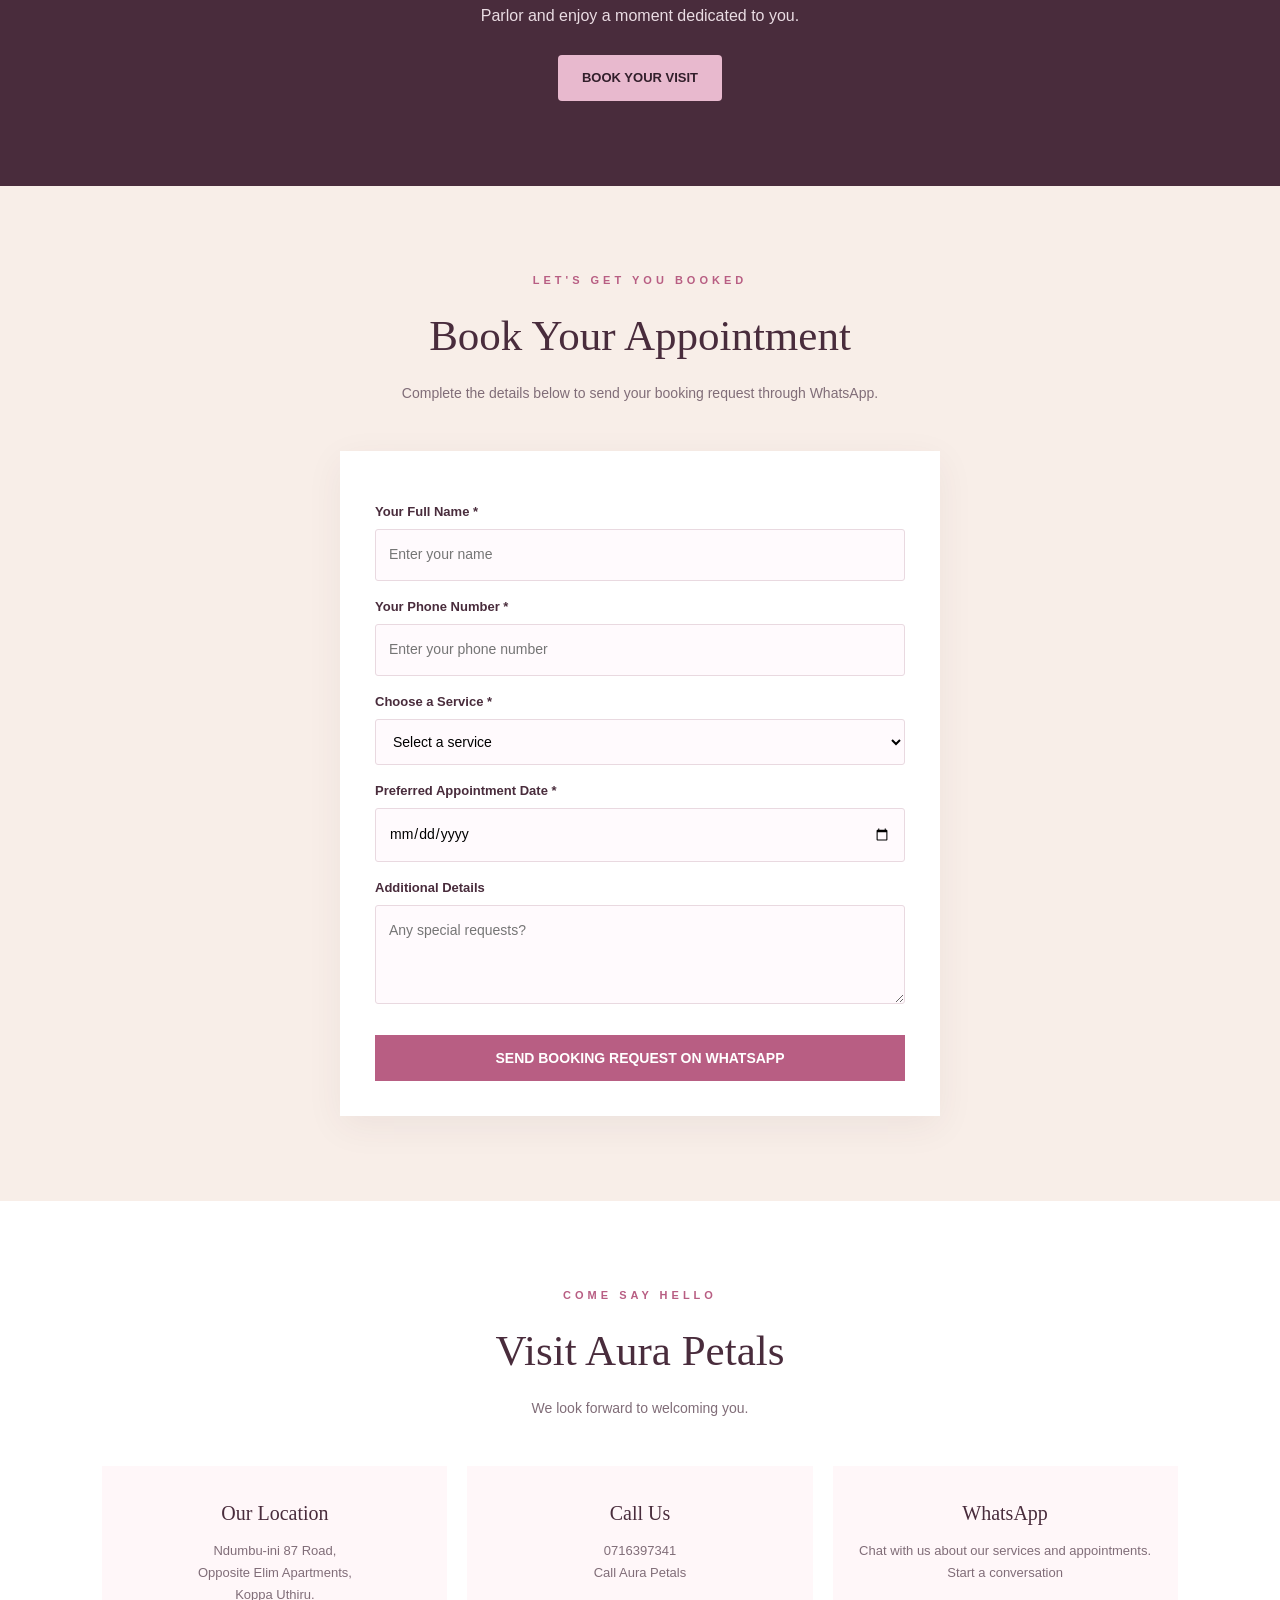
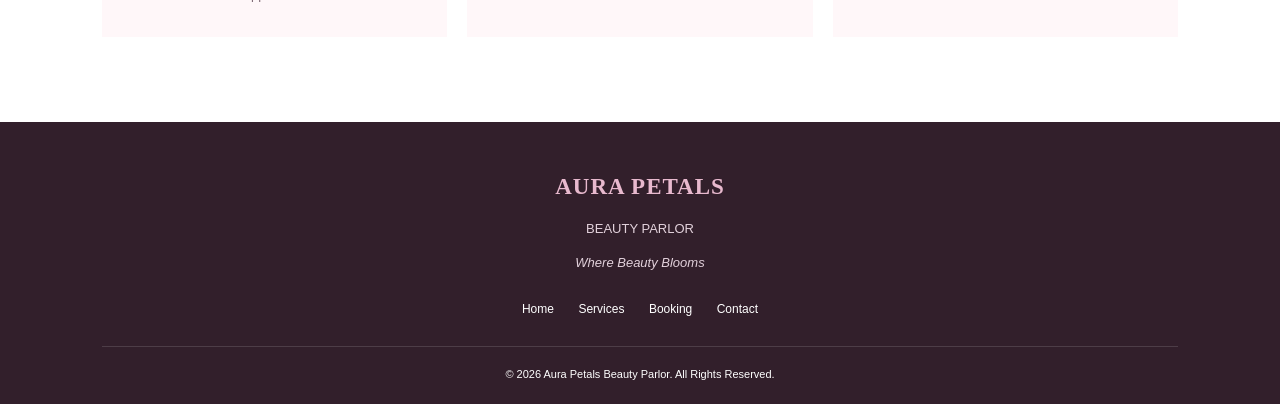
==== commit 04779121: "Add Aura Petals photo gallery" ====
--- a/index.html
+++ b/index.html
@@ -448,6 +448,44 @@
     padding: 22px;
   }
 }
+
+/* AURA PETALS PHOTO GALLERY */
+.gallery {
+  padding: 75px 6%;
+  background: #fff7f9;
+}
+.gallery-grid {
+  display: grid;
+  grid-template-columns: repeat(4, minmax(0, 1fr));
+  gap: 16px;
+  margin-top: 30px;
+}
+.gallery-grid img {
+  width: 100%;
+  height: 230px;
+  object-fit: cover;
+  border-radius: 16px;
+  display: block;
+  transition: transform .3s ease;
+}
+.gallery-grid img:hover {
+  transform: scale(1.03);
+}
+@media (max-width: 700px) {
+  .gallery-grid {
+    grid-template-columns: repeat(2, minmax(0, 1fr));
+    gap: 12px;
+  }
+  .gallery-grid img {
+    height: 180px;
+  }
+}
+@media (max-width: 380px) {
+  .gallery-grid img {
+    height: 145px;
+  }
+}
+
 </style>
 </head>
 
@@ -569,6 +607,26 @@
       <a href="#booking">BOOK THIS SERVICE →</a>
     </div>
 
+  </div>
+</section>
+
+
+<section class="gallery" id="gallery">
+  <div class="section-heading">
+    <div class="eyebrow">A TOUCH OF BEAUTY</div>
+    <h2>Our Beauty Gallery</h2>
+    <p>Explore a glimpse of beauty, creativity and elegance at Aura Petals.</p>
+  </div>
+
+  <div class="gallery-grid">
+    <img src="images/597f9ee7-18e7-4702-808a-7e76fe4c56a1.jpeg" alt="Beauty gallery photo 1" loading="lazy">
+    <img src="images/90b2391b6d97f653b94fcc72361eb8f6.jpg" alt="Beauty gallery photo 2" loading="lazy">
+    <img src="images/IMG_20260911_134731.jpg" alt="Beauty gallery photo 3" loading="lazy">
+    <img src="images/These%20earing%20%F0%9F%92%96%F0%9F%92%97.jpeg" alt="Beauty gallery photo 4" loading="lazy">
+    <img src="images/a619c163f6c14d80a70524e81a66c33c.jpg" alt="Beauty gallery photo 5" loading="lazy">
+    <img src="images/b85c7455-88a5-477b-b768-c3364c32d098.jpeg" alt="Beauty gallery photo 6" loading="lazy">
+    <img src="images/file_000000003c1c81f4b1640e8e97a359b4.png" alt="Beauty gallery photo 7" loading="lazy">
+    <img src="images/file_00000000ef9471f5868946871c7f4daa.png" alt="Beauty gallery photo 8" loading="lazy">
   </div>
 </section>
 
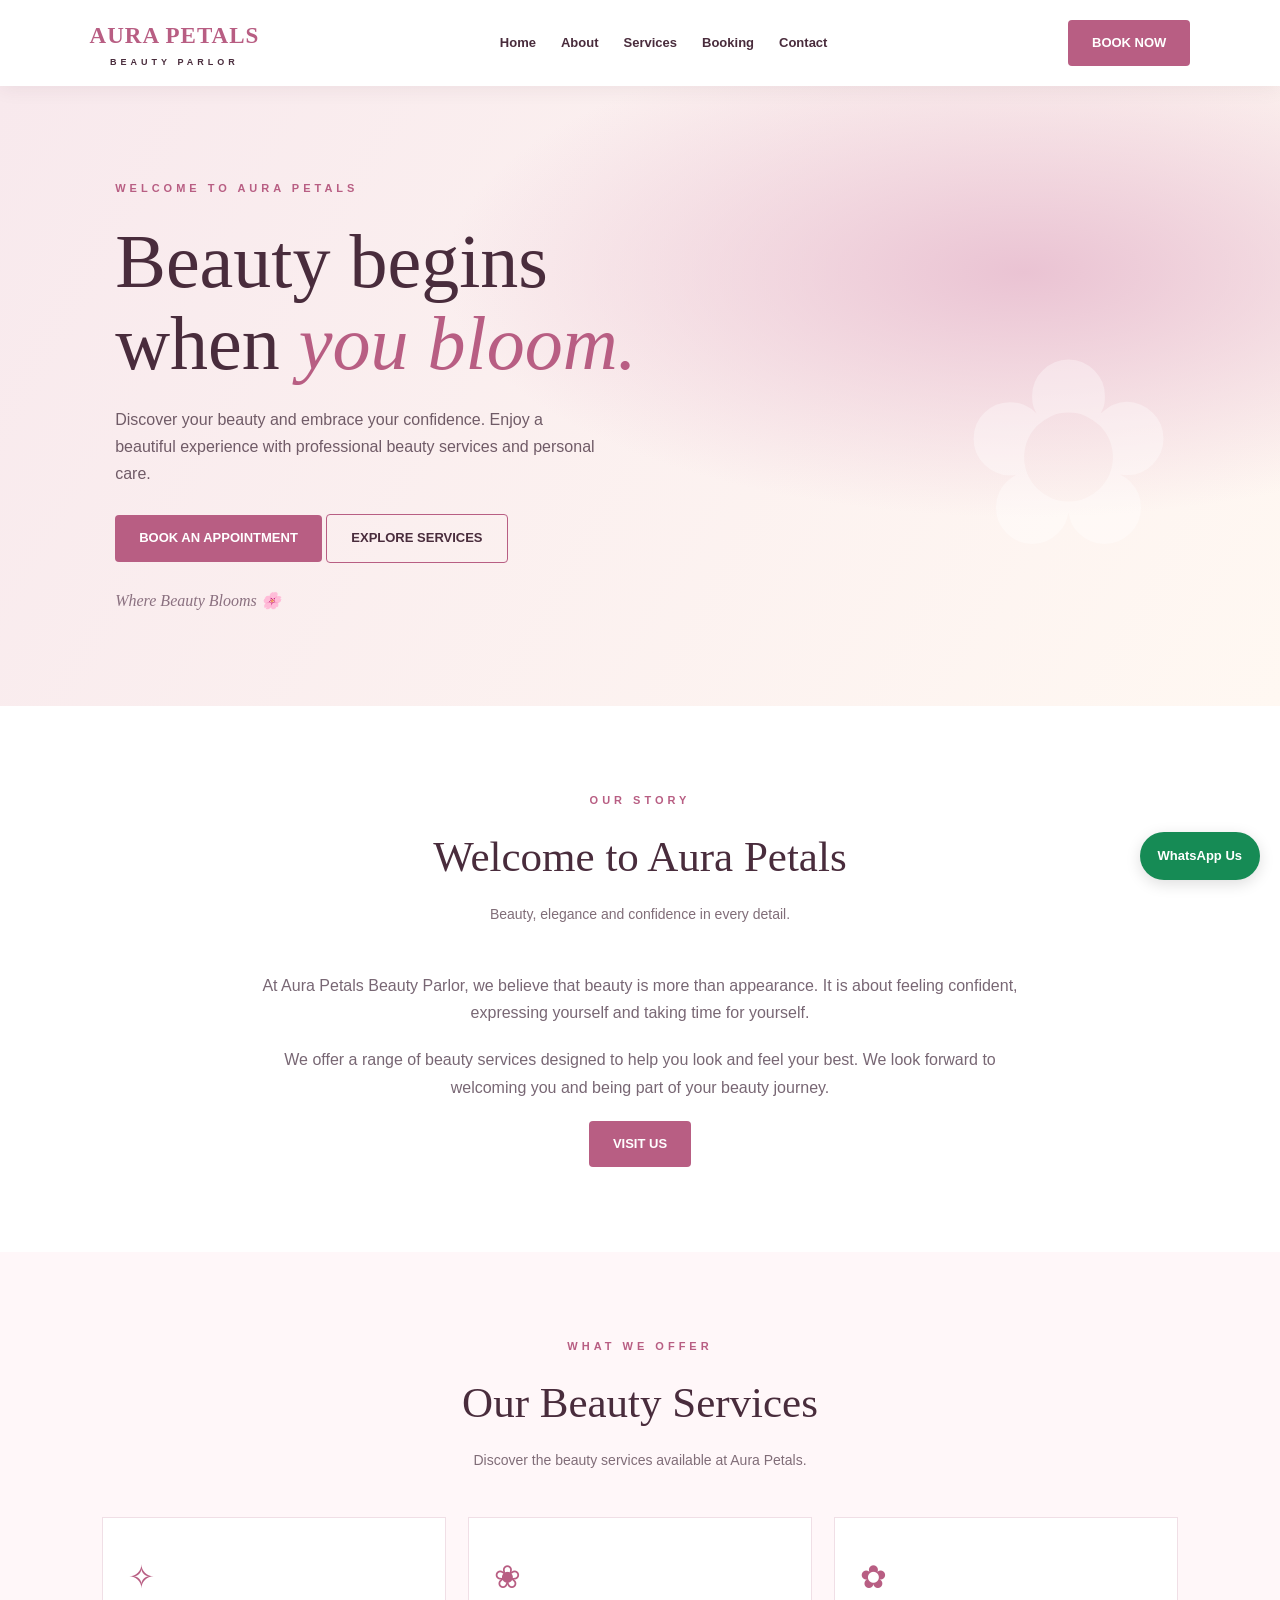
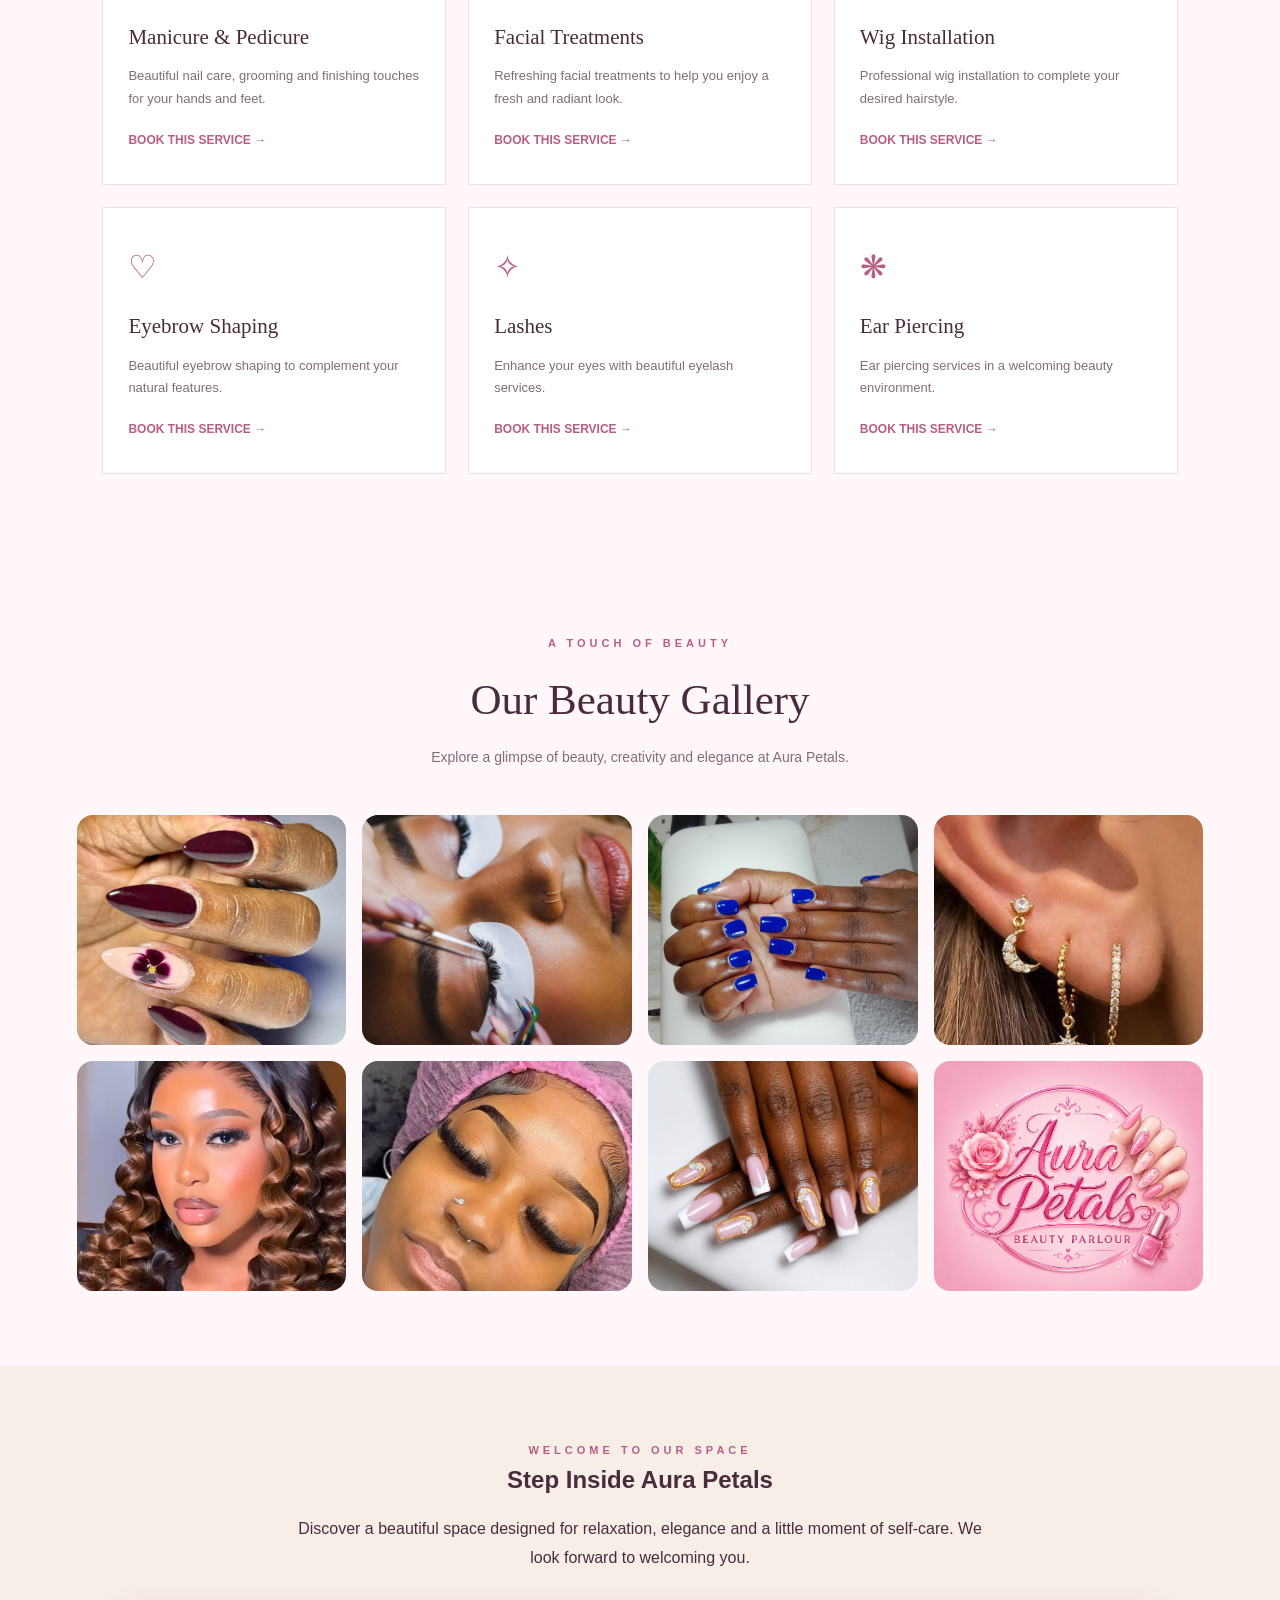
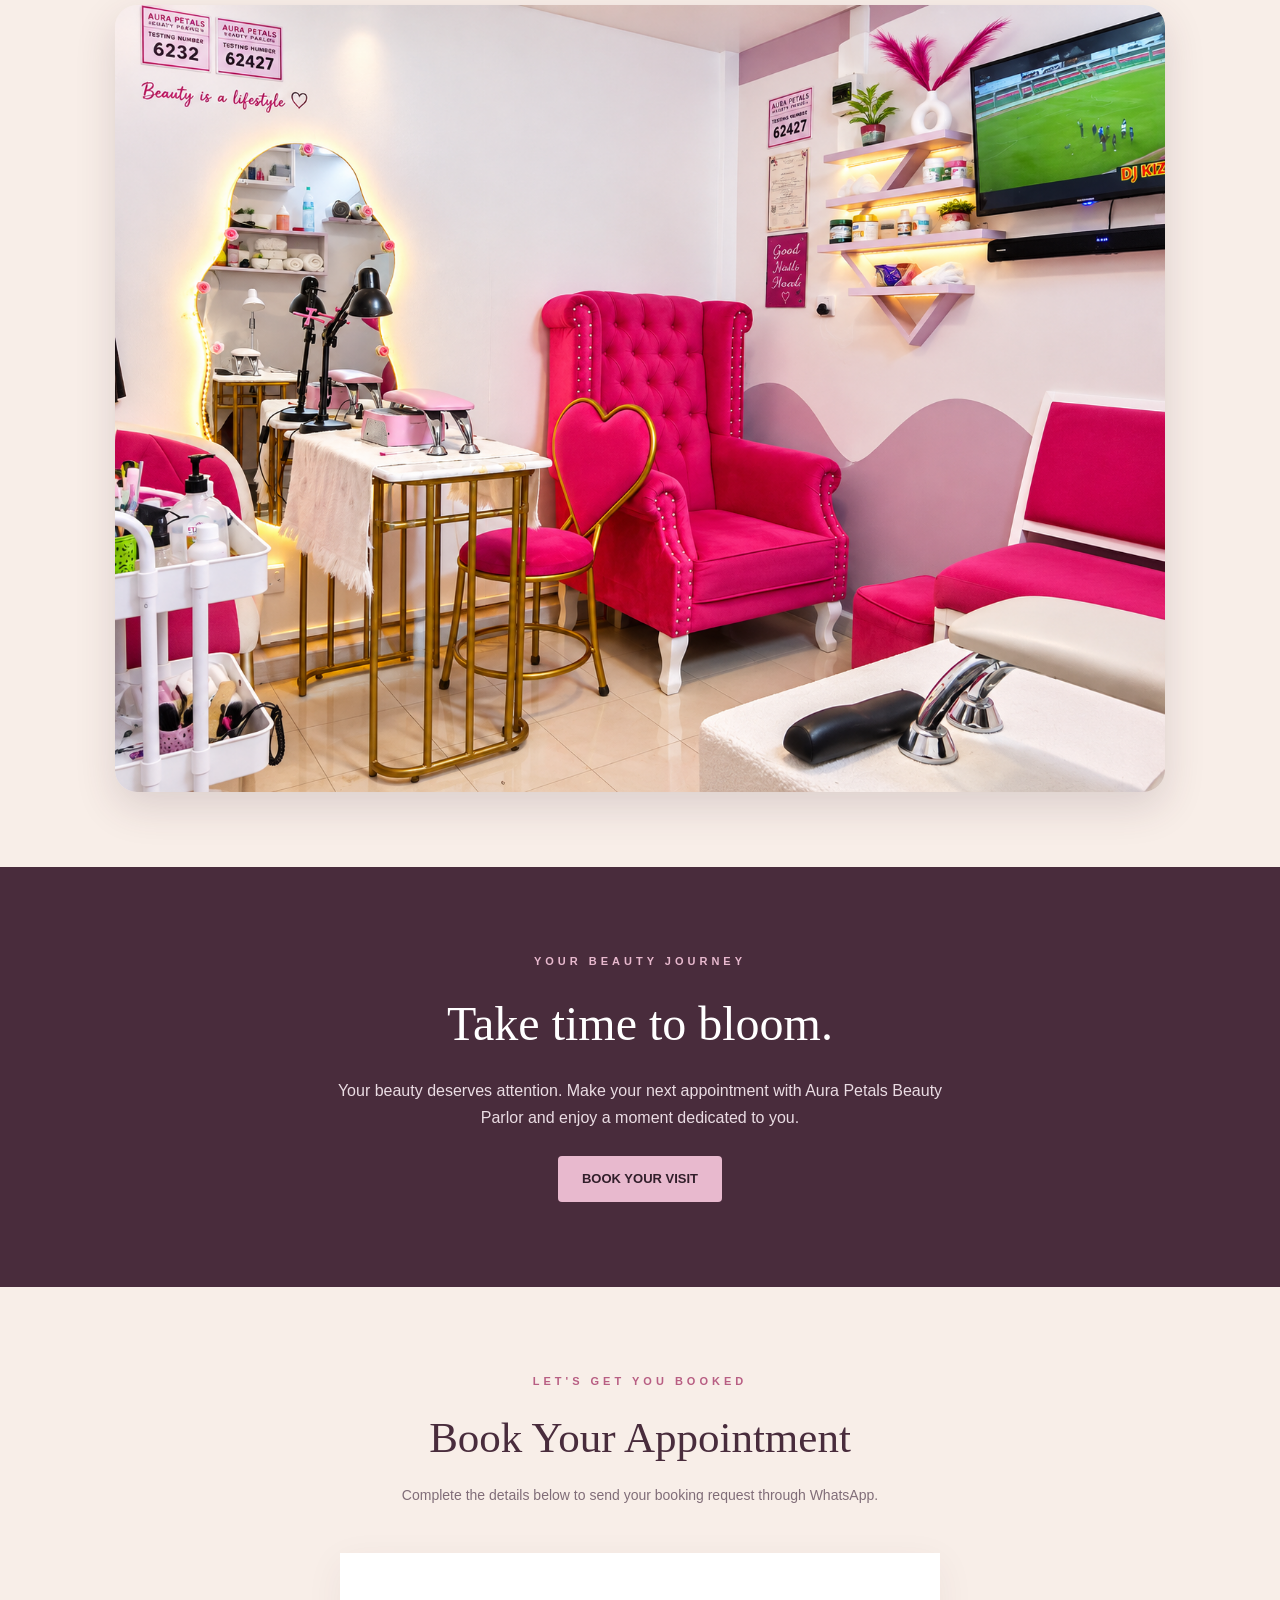
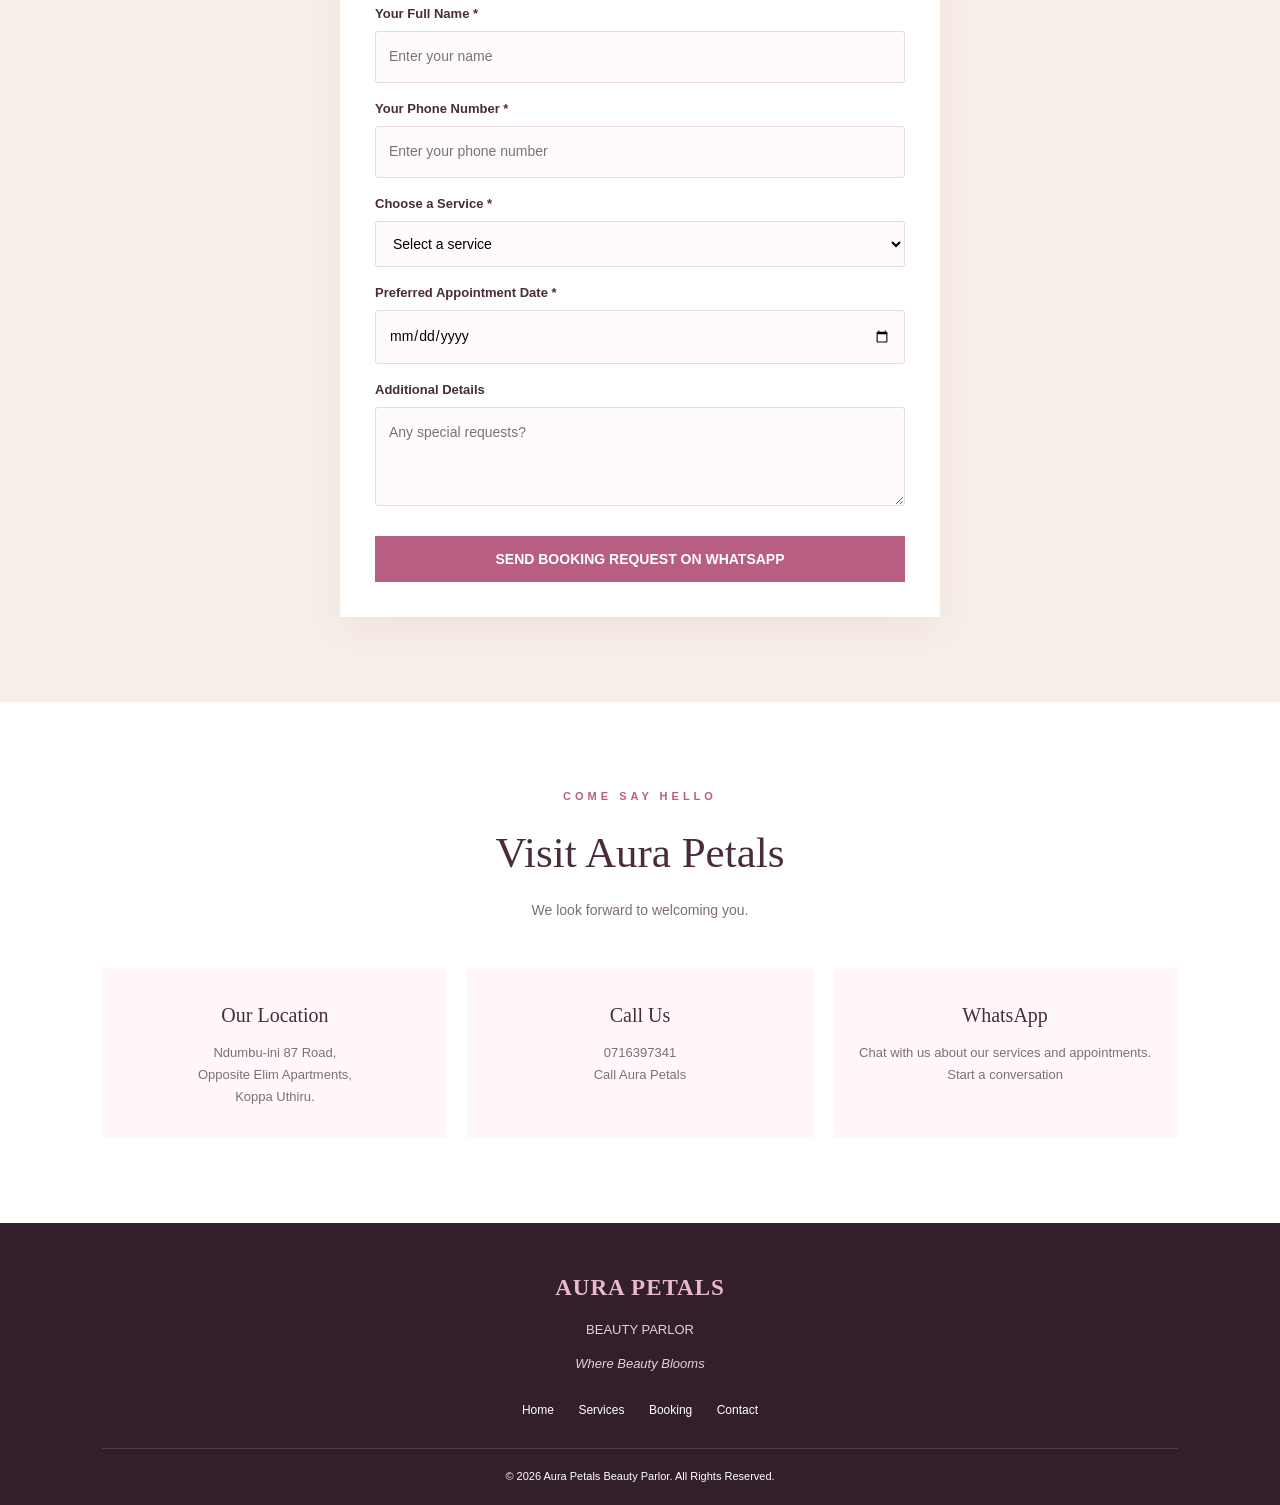
==== commit 507a0d7a: "Add Aura Petals salon interior design" ====
--- a/index.html
+++ b/index.html
@@ -486,6 +486,28 @@
   }
 }
 
+
+/* AURA PETALS INTERIOR FEATURE */
+.interior-feature {
+  padding: 75px 6%;
+  background: #f8eee8;
+  text-align: center;
+}
+.interior-feature .interior-photo {
+  display: block;
+  width: 100%;
+  max-width: 1050px;
+  height: auto;
+  margin: 32px auto 0;
+  border-radius: 22px;
+  box-shadow: 0 15px 40px rgba(73, 44, 60, .16);
+}
+.interior-feature .interior-description {
+  max-width: 700px;
+  margin: 15px auto 0;
+  line-height: 1.8;
+}
+
 </style>
 </head>
 
@@ -628,6 +650,21 @@
     <img src="images/file_000000003c1c81f4b1640e8e97a359b4.png" alt="Beauty gallery photo 7" loading="lazy">
     <img src="images/file_00000000ef9471f5868946871c7f4daa.png" alt="Beauty gallery photo 8" loading="lazy">
   </div>
+</section>
+
+
+<section class="interior-feature" id="salon-interior">
+  <div class="eyebrow">WELCOME TO OUR SPACE</div>
+  <h2>Step Inside Aura Petals</h2>
+  <p class="interior-description">
+    Discover a beautiful space designed for relaxation, elegance
+    and a little moment of self-care. We look forward to welcoming you.
+  </p>
+  <img
+    class="interior-photo"
+    src="images/aura-petals-interior.png"
+    alt="Aura Petals Beauty Parlor interior design"
+    loading="lazy">
 </section>
 
 <section class="experience">
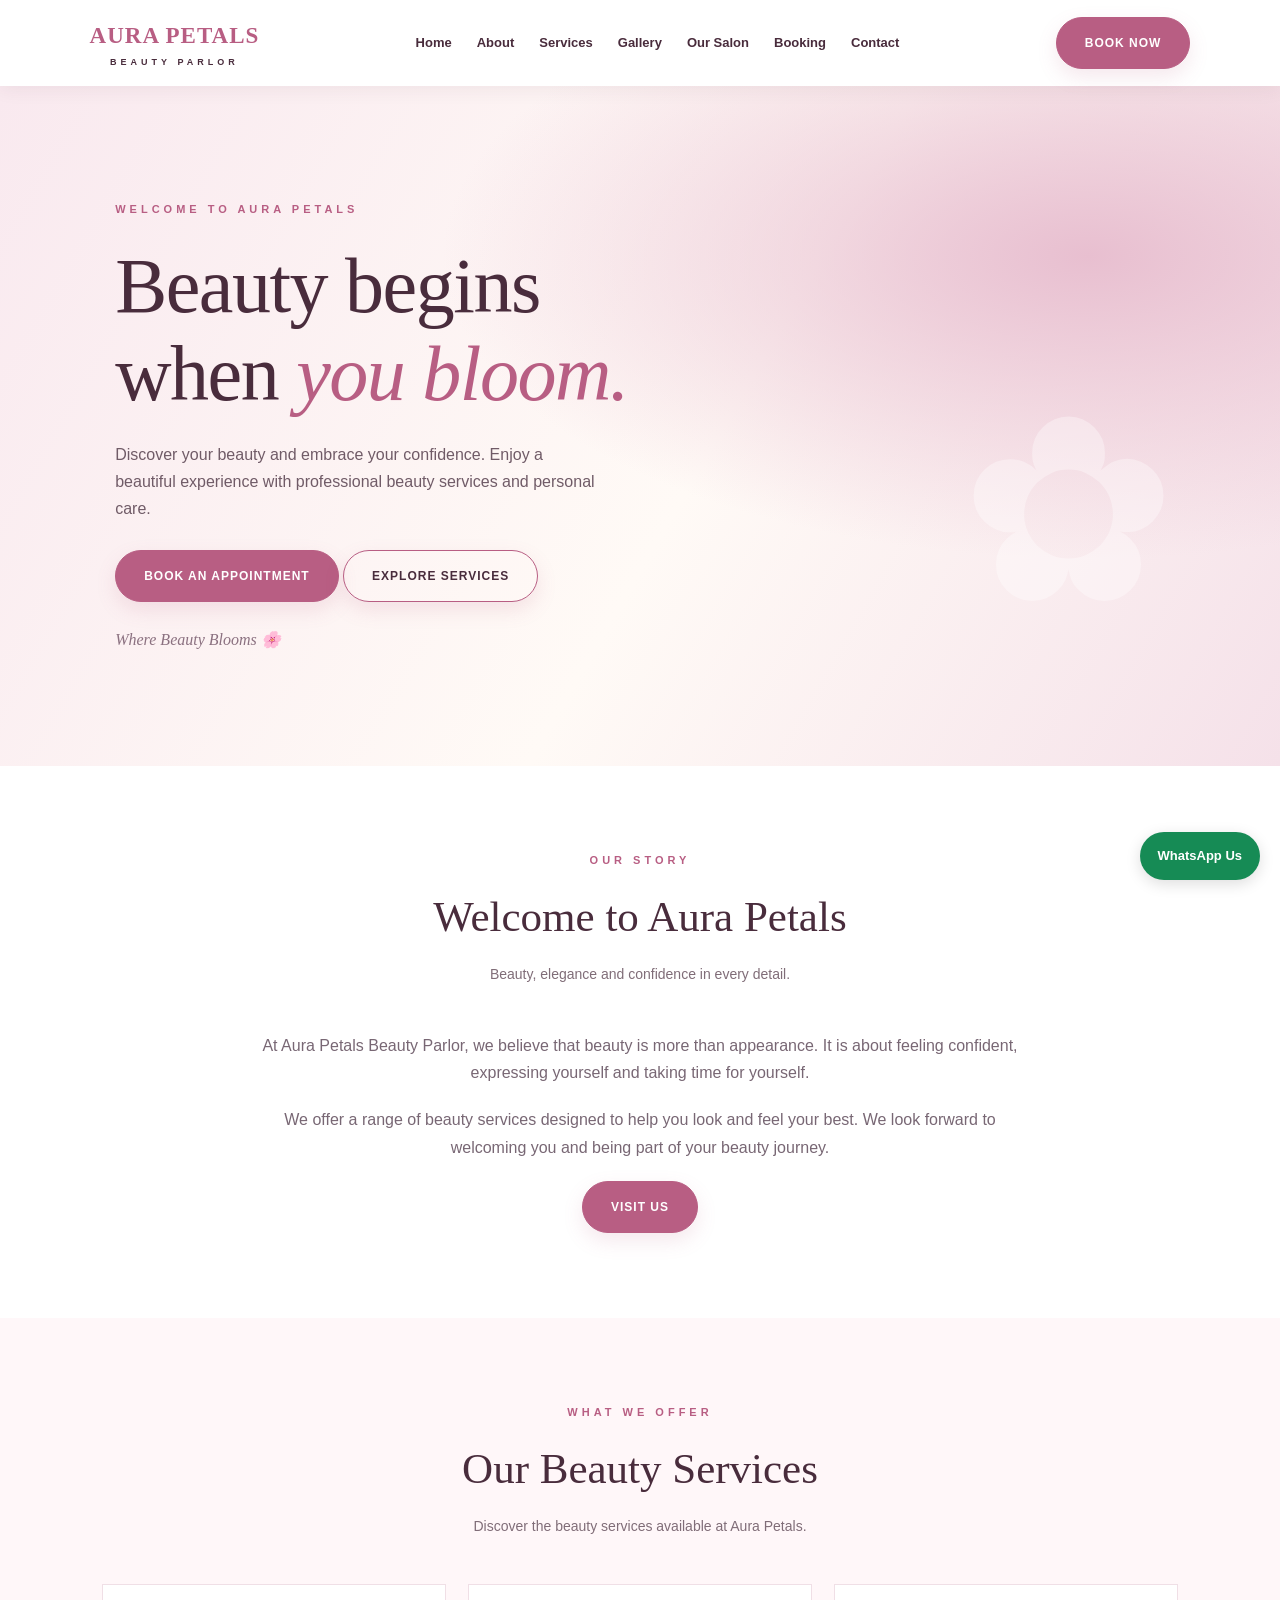
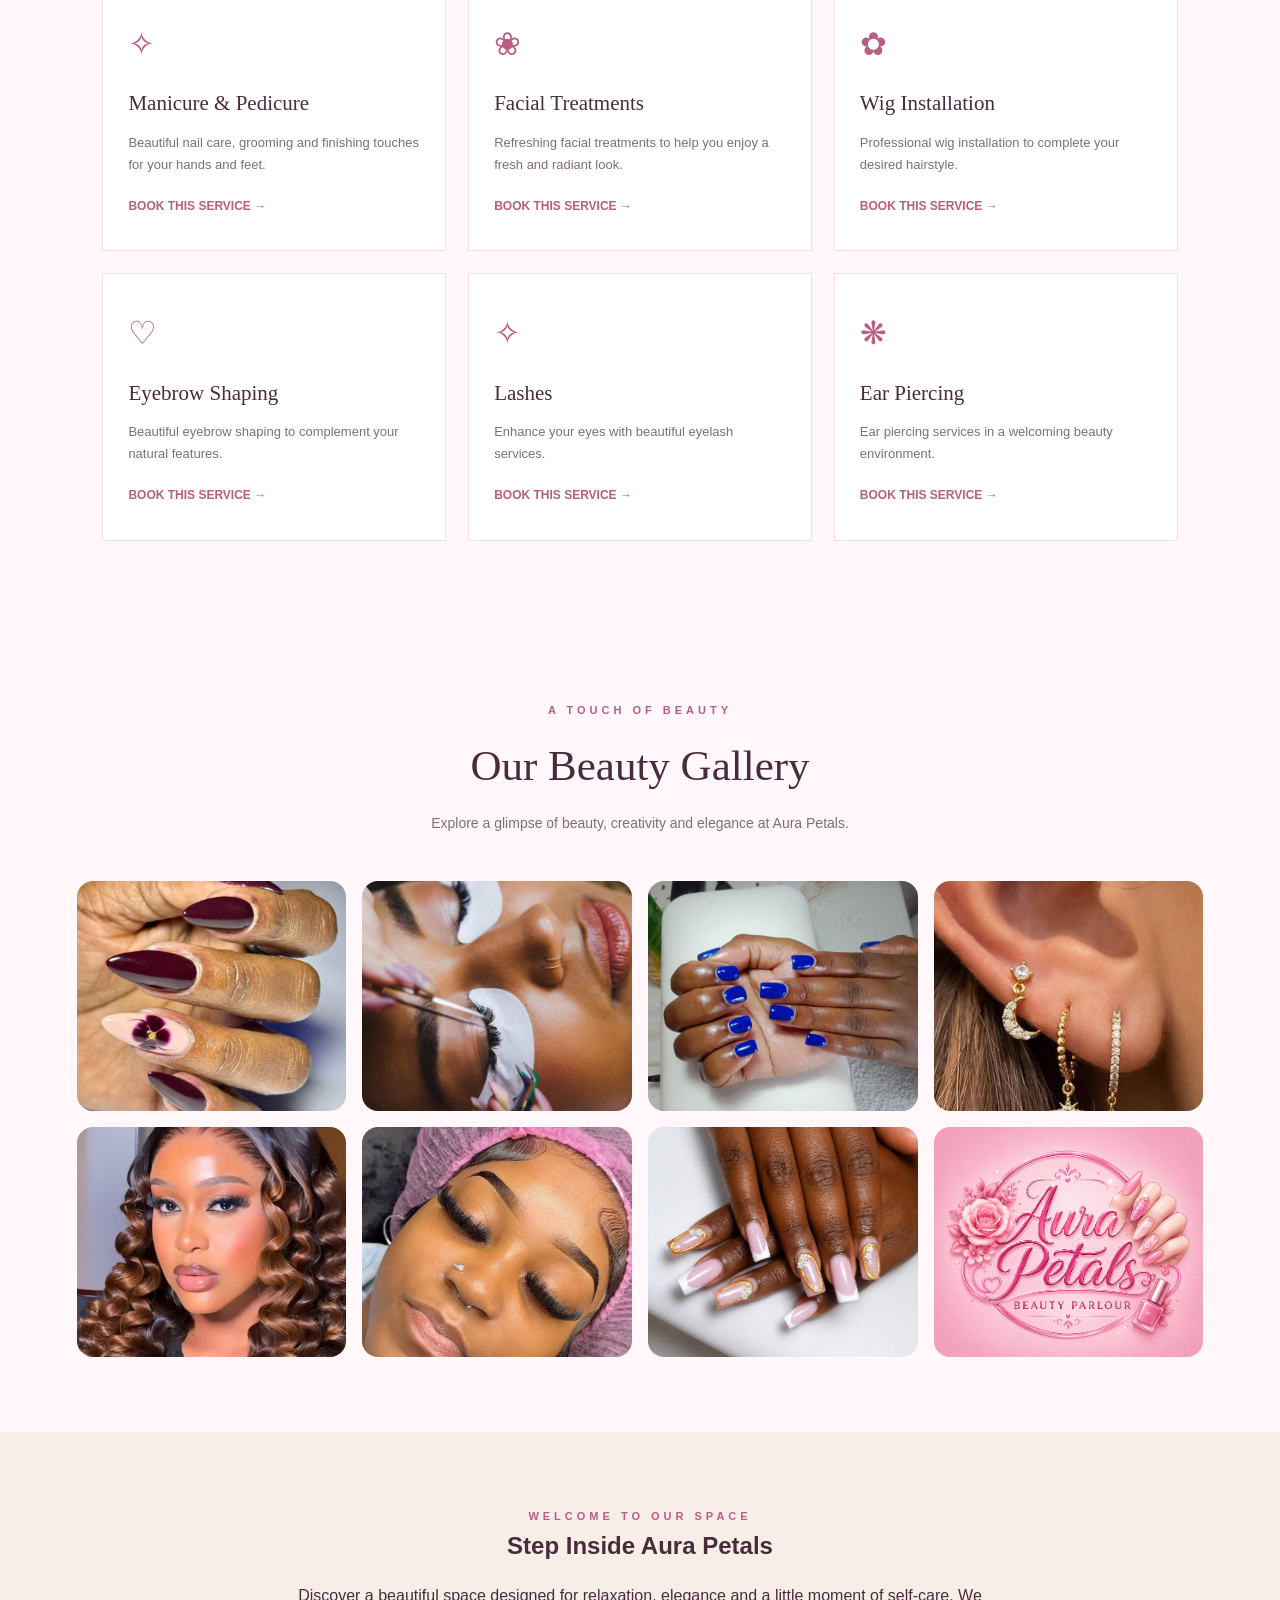
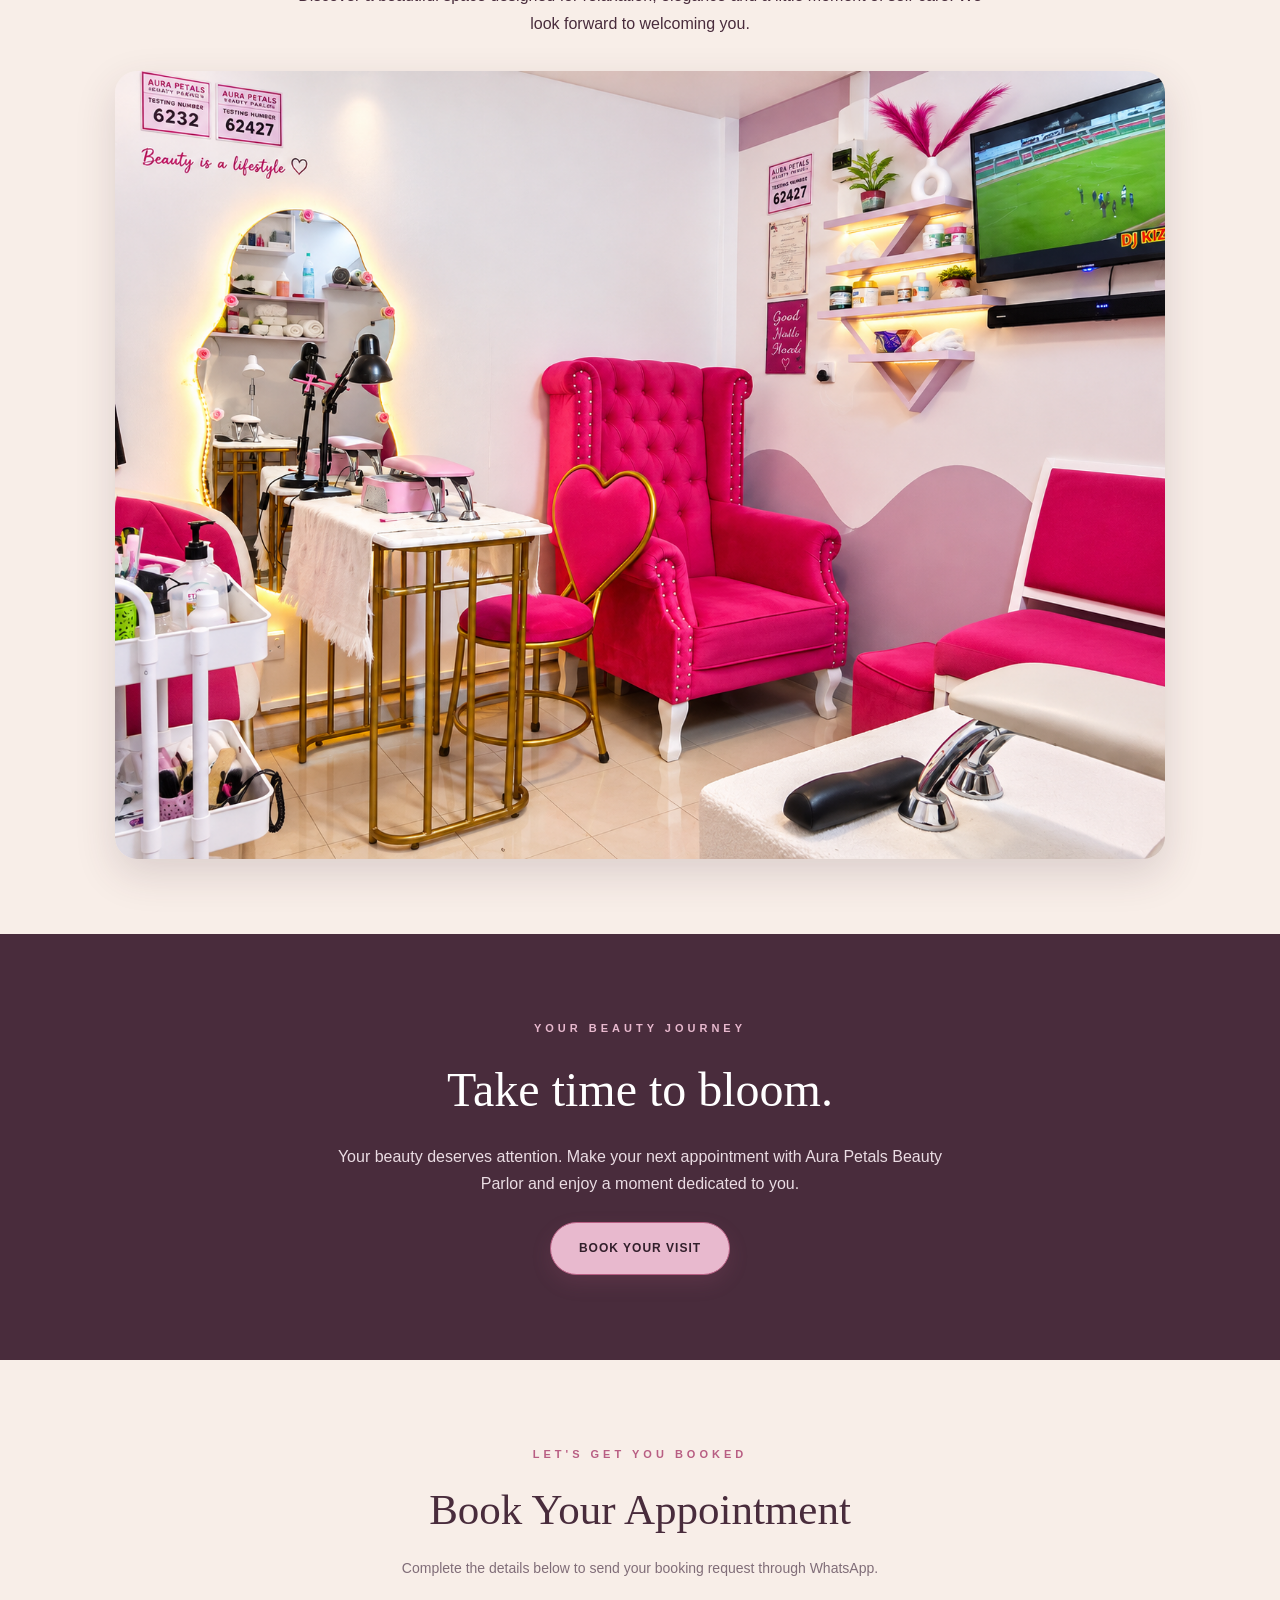
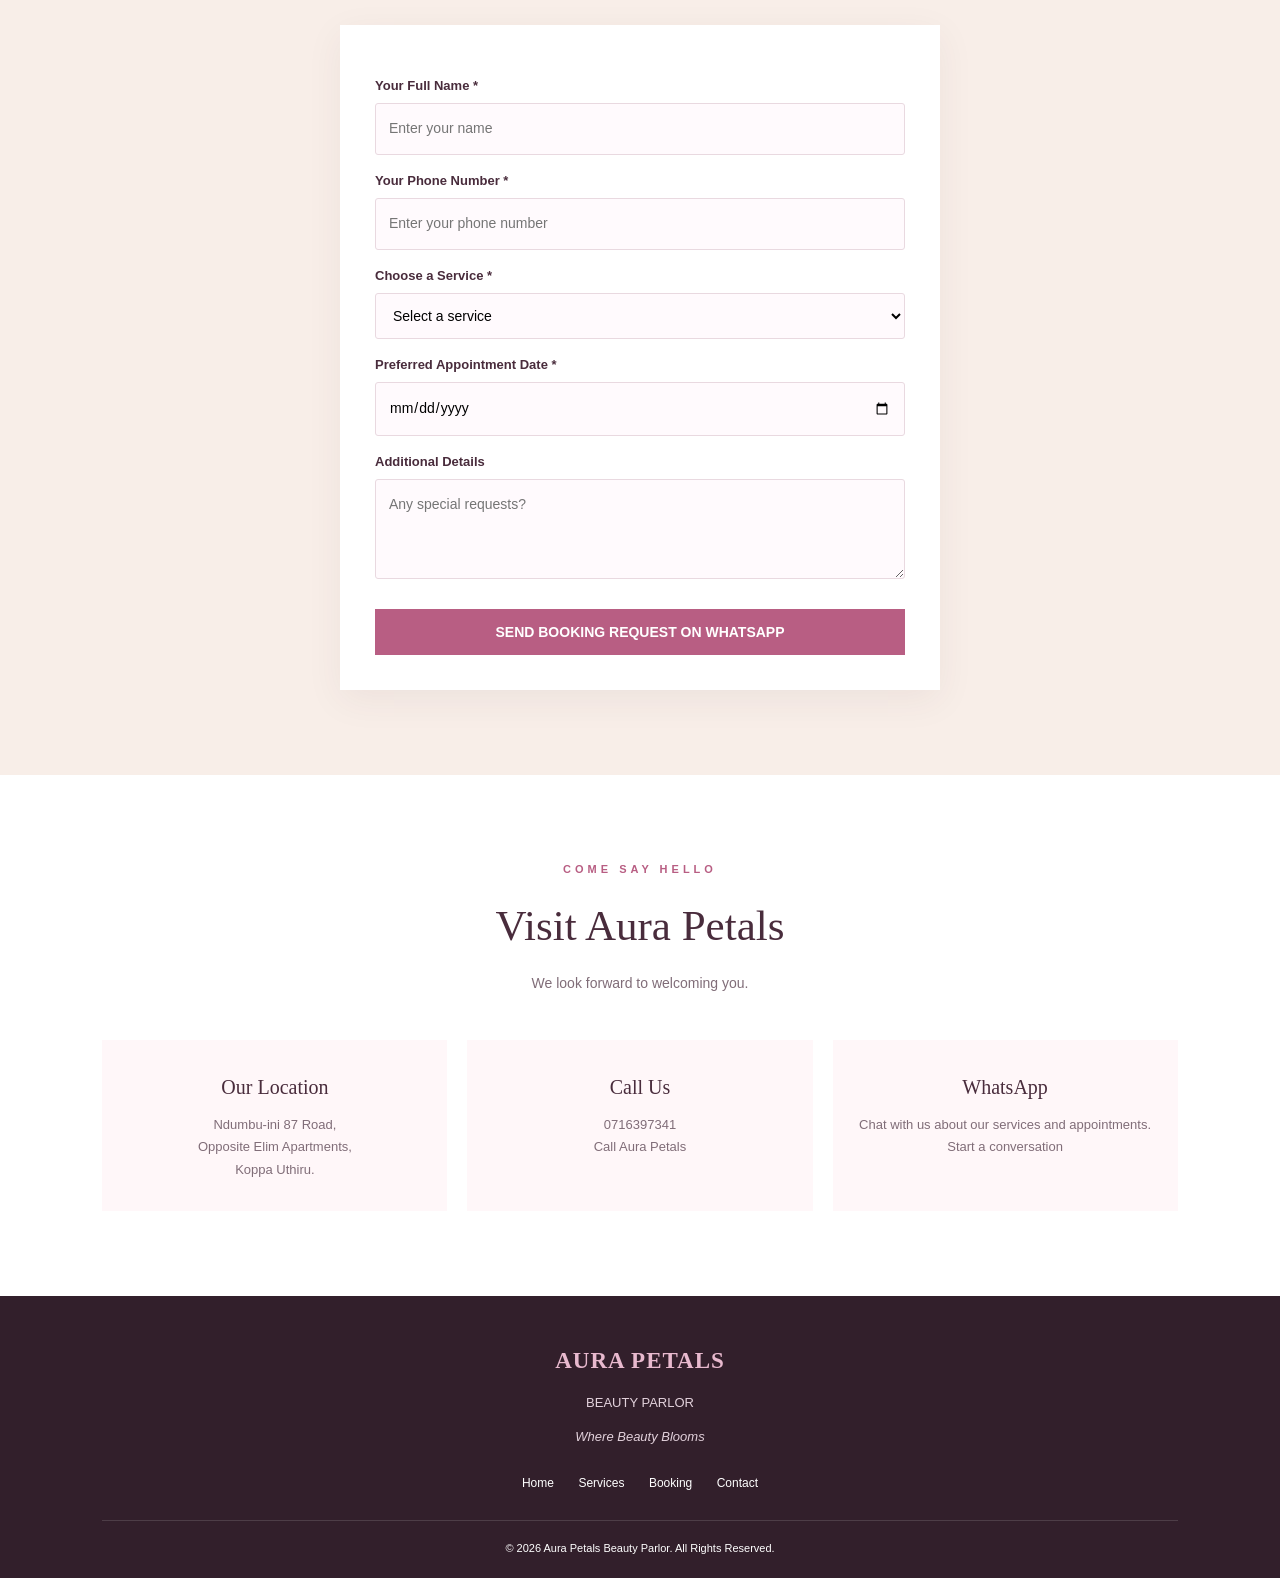
==== commit ae3a8c58: "Improve homepage design and mobile layout" ====
--- a/index.html
+++ b/index.html
@@ -84,11 +84,15 @@
   display: inline-block;
   background: var(--pink);
   color: white;
-  padding: 12px 24px;
-  border-radius: 4px;
-  font-size: 13px;
+  padding: 15px 28px;
+  border: 1px solid var(--pink);
+  border-radius: 30px;
+  font-size: 12px;
   font-weight: bold;
-  transition: .3s;
+  letter-spacing: 1px;
+  text-align: center;
+  transition: all .3s ease;
+  box-shadow: 0 8px 20px #b85e8325;
 }
 
 .book-nav:hover, .btn:hover {
@@ -97,13 +101,13 @@
 }
 
 .hero {
-  min-height: 620px;
+  min-height: 680px;
   display: flex;
   align-items: center;
-  padding: 90px 9%;
+  padding: 100px 9%;
   background:
-    radial-gradient(ellipse at 80% 30%, #eac3d3 0%, transparent 40%),
-    linear-gradient(120deg, #f8e9ed, #fff8f2);
+    radial-gradient(ellipse at 85% 25%, #e8bfd0 0%, transparent 42%),
+    linear-gradient(120deg, #f9e9ef 0%, #fffaf6 55%, #f5e1e9 100%);
   position: relative;
   overflow: hidden;
 }
@@ -134,10 +138,12 @@
 
 .hero h1 {
   font-family: Georgia, serif;
-  font-size: clamp(43px, 7vw, 76px);
-  line-height: 1.08;
-  margin: 22px 0;
+  font-size: clamp(42px, 7vw, 78px);
+  line-height: 1.12;
+  letter-spacing: -1.5px;
+  margin: 24px 0;
   font-weight: normal;
+  color: #492c3c;
 }
 
 .hero h1 span {
@@ -427,13 +433,48 @@
 }
 
 @media(max-width: 480px) {
+  .hero {
+    min-height: 560px;
+    padding: 75px 7%;
+  }
+
+  .hero-content {
+    width: 100%;
+  }
+
+  .hero .btn {
+    display: block;
+    width: 100%;
+    max-width: 310px;
+    margin: 12px 0;
+    box-sizing: border-box;
+  }
+
   .brand {
     font-size: 19px;
   }
 
   nav {
     width: 100%;
-    justify-content: center;
+    display: flex;
+    flex-wrap: nowrap;
+    justify-content: flex-start;
+    gap: 20px;
+    overflow-x: auto;
+    overflow-y: hidden;
+    white-space: nowrap;
+    padding: 8px 2px 12px;
+    -webkit-overflow-scrolling: touch;
+    scrollbar-width: none;
+  }
+
+  nav::-webkit-scrollbar {
+    display: none;
+  }
+
+  nav a {
+    flex: 0 0 auto;
+    font-size: 12px;
   }
 
   .service-grid {
@@ -523,6 +564,8 @@
     <a href="#home">Home</a>
     <a href="#about">About</a>
     <a href="#services">Services</a>
+    <a href="#gallery">Gallery</a>
+    <a href="#salon-interior">Our Salon</a>
     <a href="#booking">Booking</a>
     <a href="#contact">Contact</a>
   </nav>
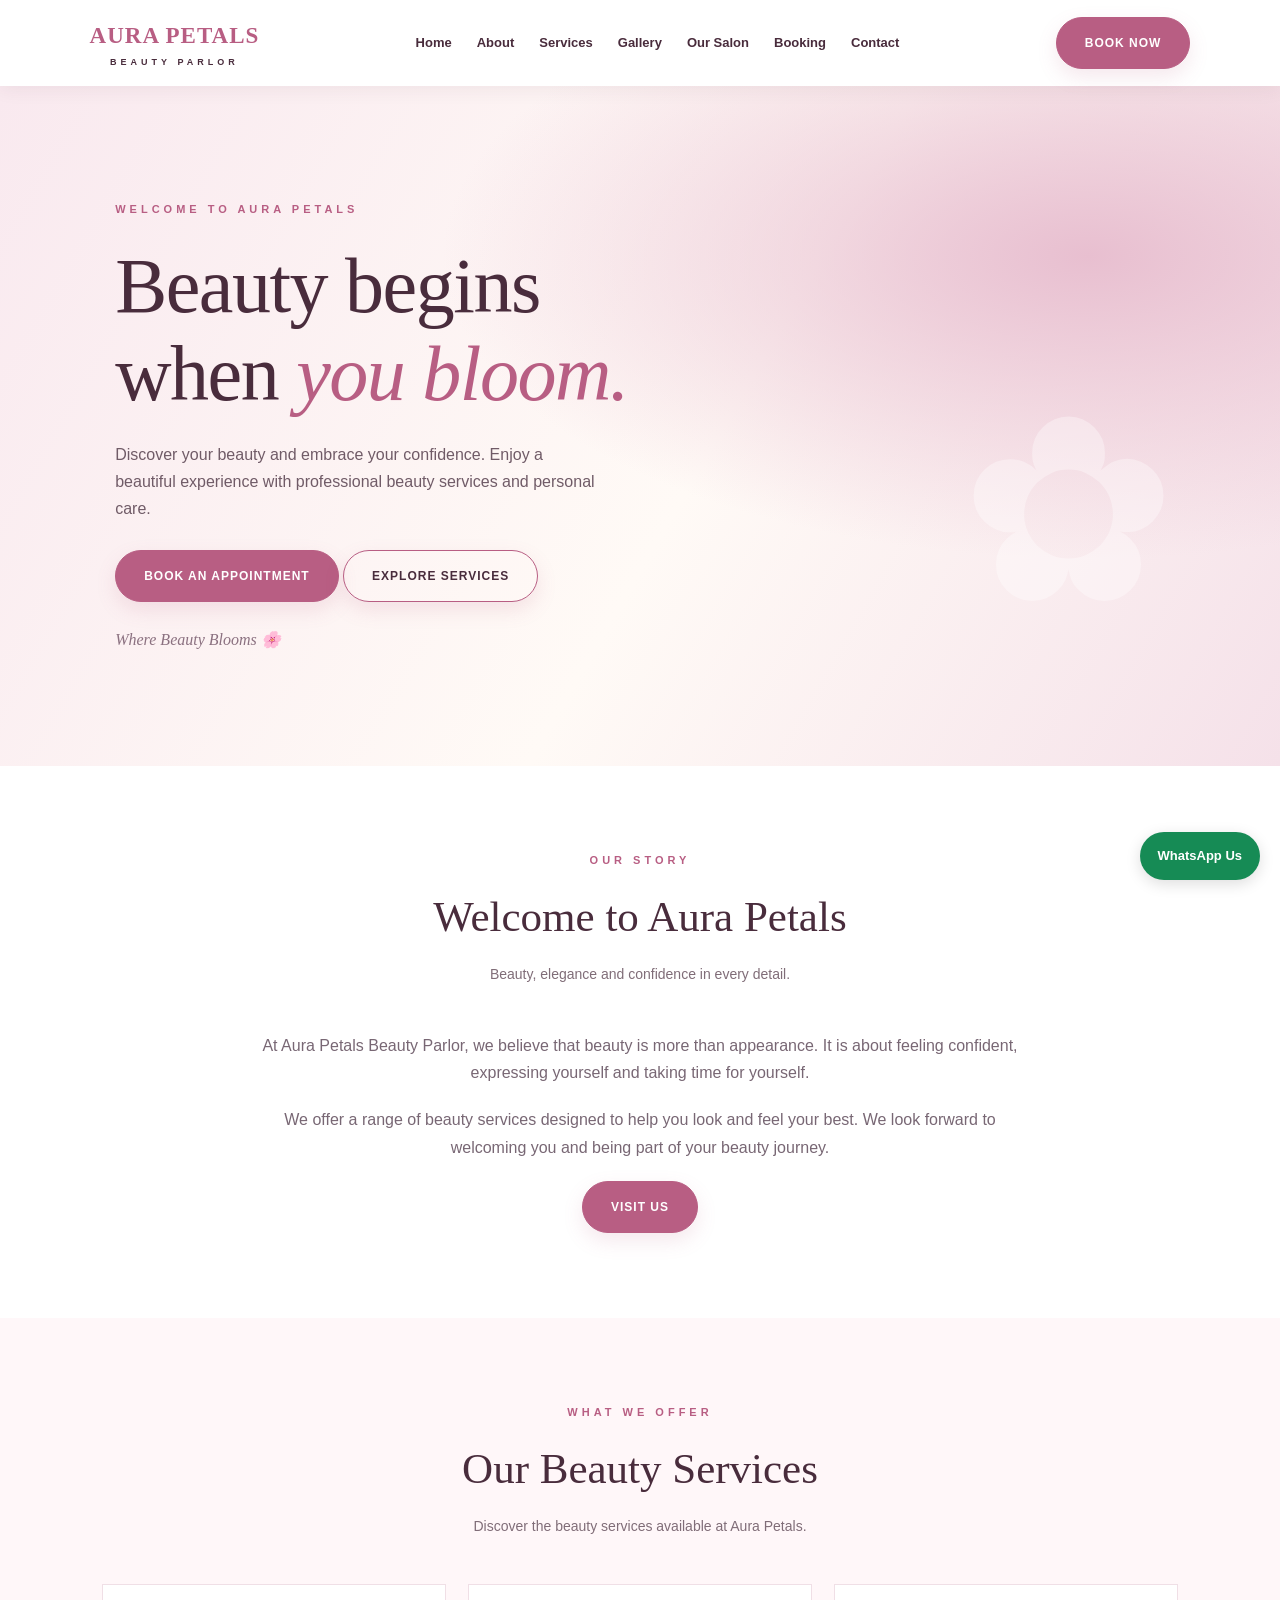
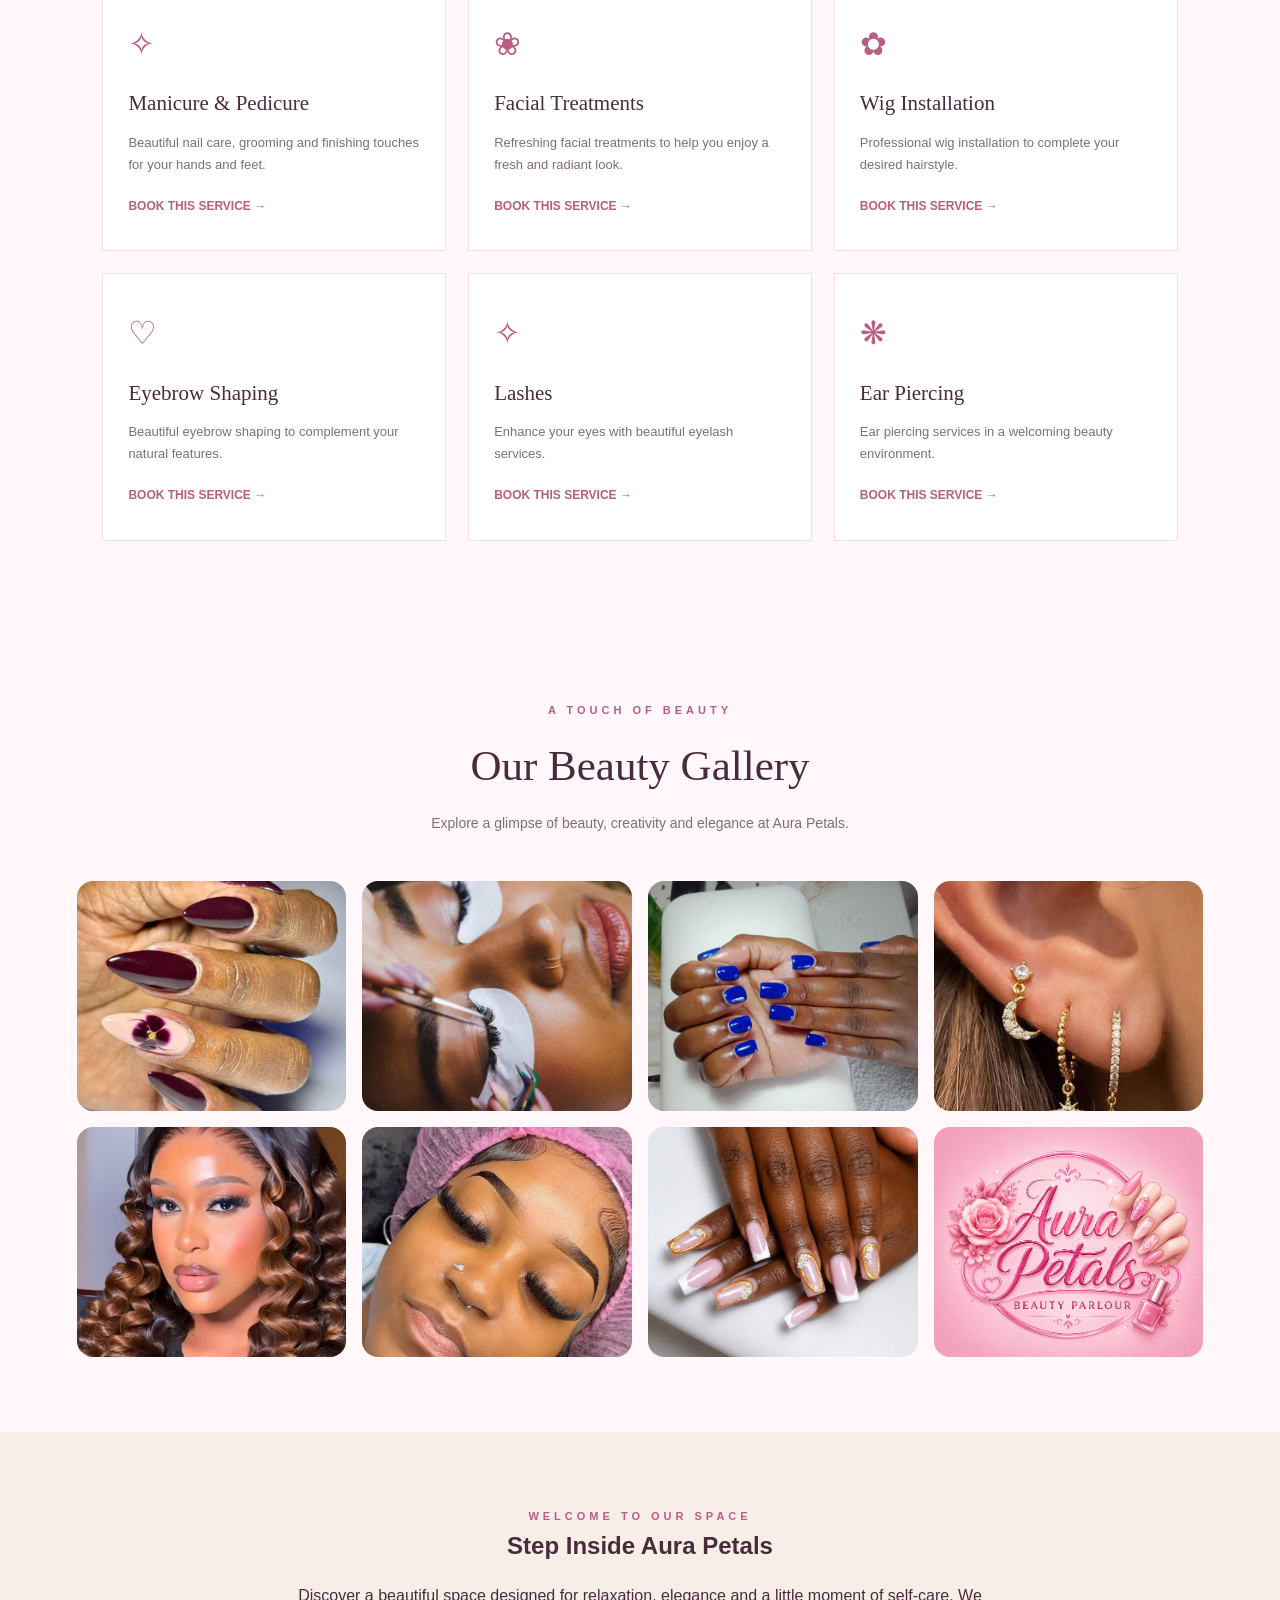
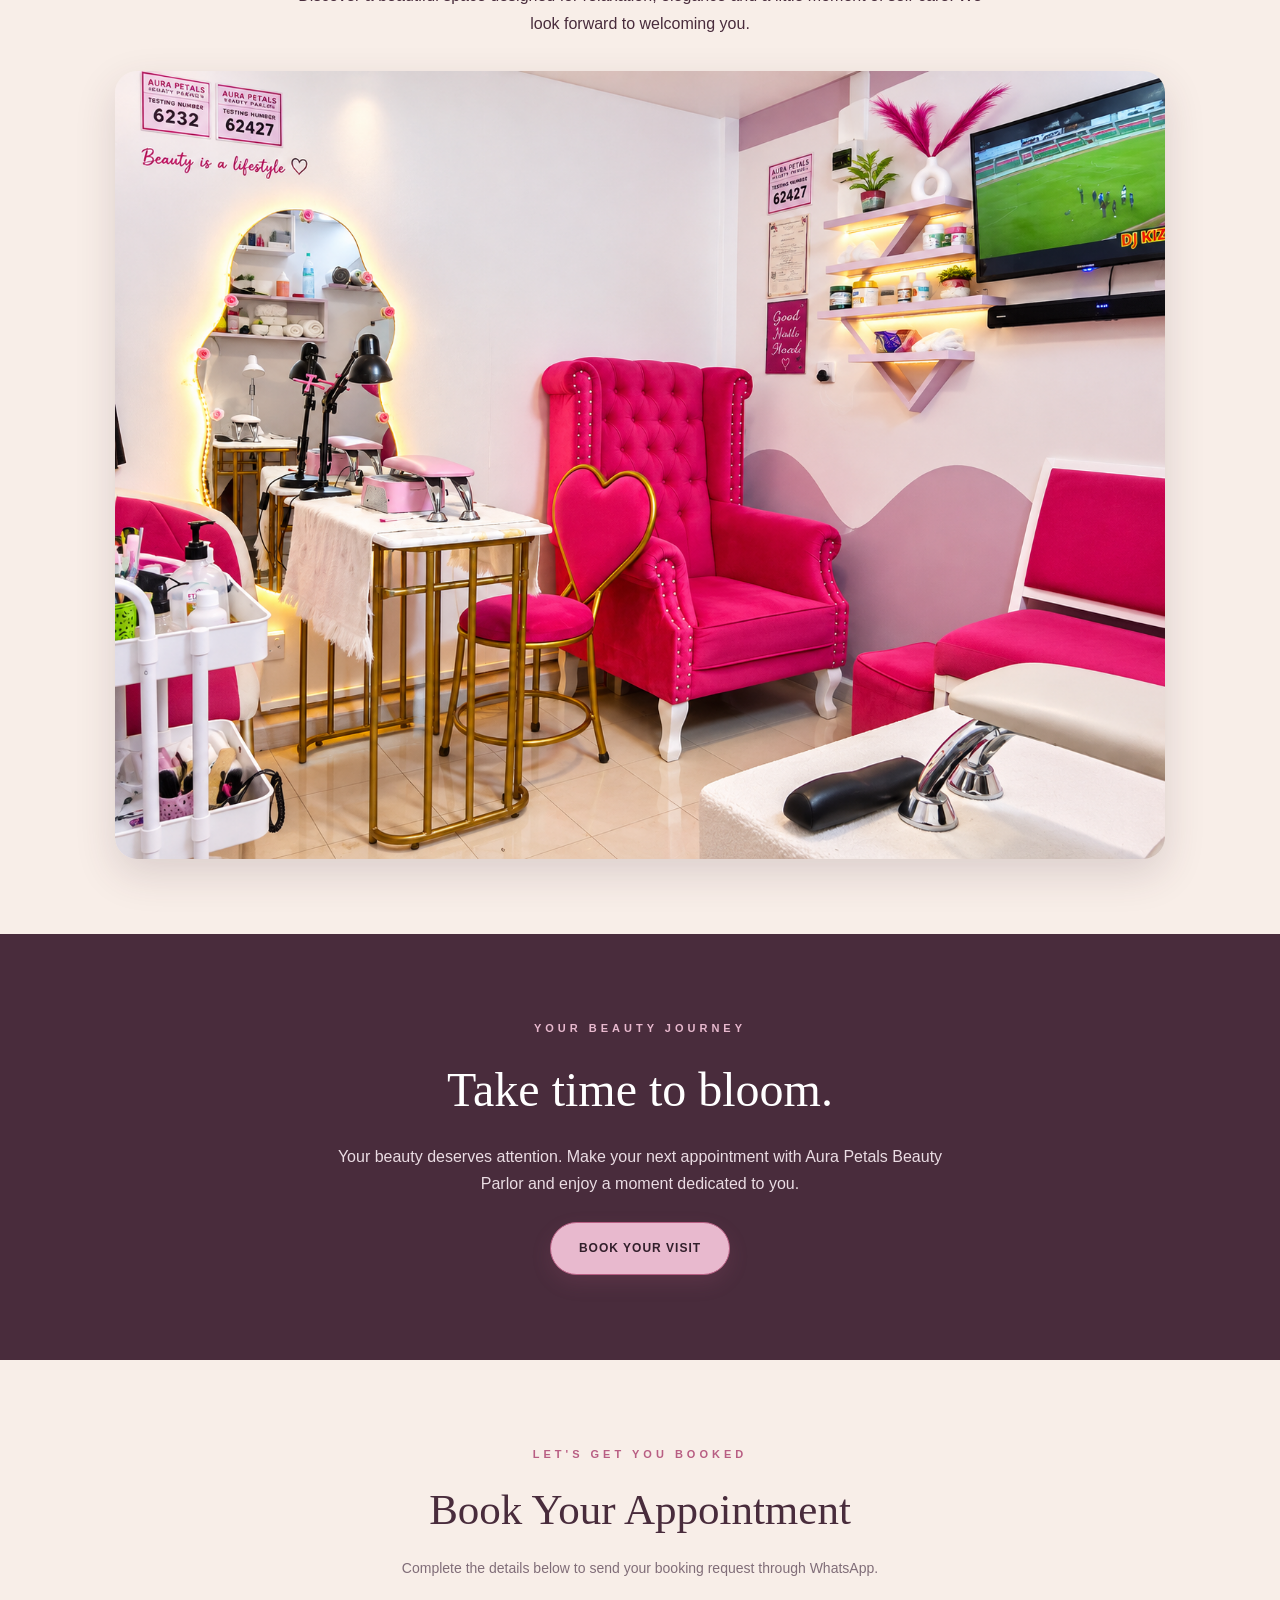
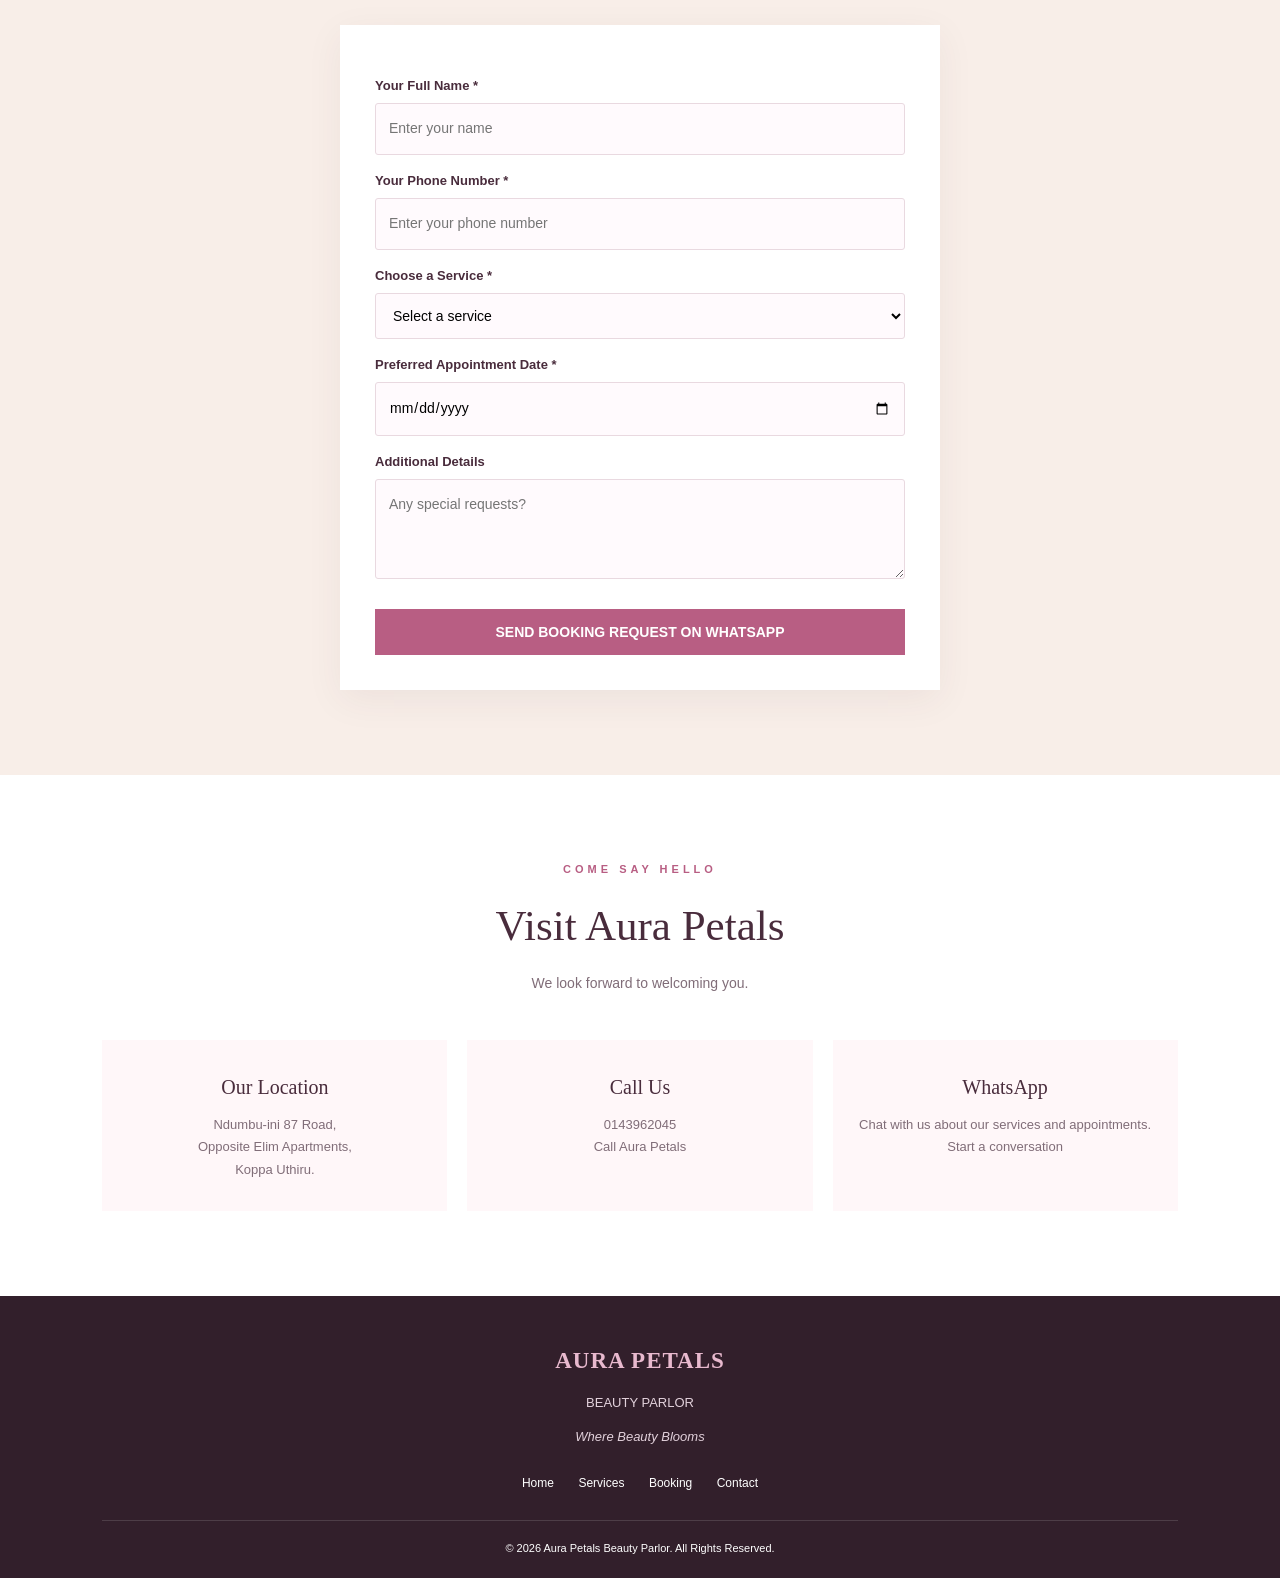
==== commit 83e989a6: "Update Aura Petals phone and WhatsApp number" ====
--- a/index.html
+++ b/index.html
@@ -773,14 +773,14 @@
 
     <div class="contact-card">
       <h3>Call Us</h3>
-      <p>0716397341</p>
-      <p><a href="tel:+254716397341">Call Aura Petals</a></p>
+      <p>0143962045</p>
+      <p><a href="tel:+254143962045">Call Aura Petals</a></p>
     </div>
 
     <div class="contact-card">
       <h3>WhatsApp</h3>
       <p>Chat with us about our services and appointments.</p>
-      <p><a href="https://wa.me/254716397341">Start a conversation</a></p>
+      <p><a href="https://wa.me/254143962045">Start a conversation</a></p>
     </div>
   </div>
 </section>
@@ -804,7 +804,7 @@
   </div>
 </footer>
 
-<a class="whatsapp" href="https://wa.me/254716397341">
+<a class="whatsapp" href="https://wa.me/254143962045">
   WhatsApp Us
 </a>
 
@@ -840,7 +840,7 @@
     "Additional details: " + encodeURIComponent(message);
 
   window.open(
-    "https://wa.me/254716397341?text=" + bookingMessage,
+    "https://wa.me/254143962045?text=" + bookingMessage,
     "_blank"
   );
 });
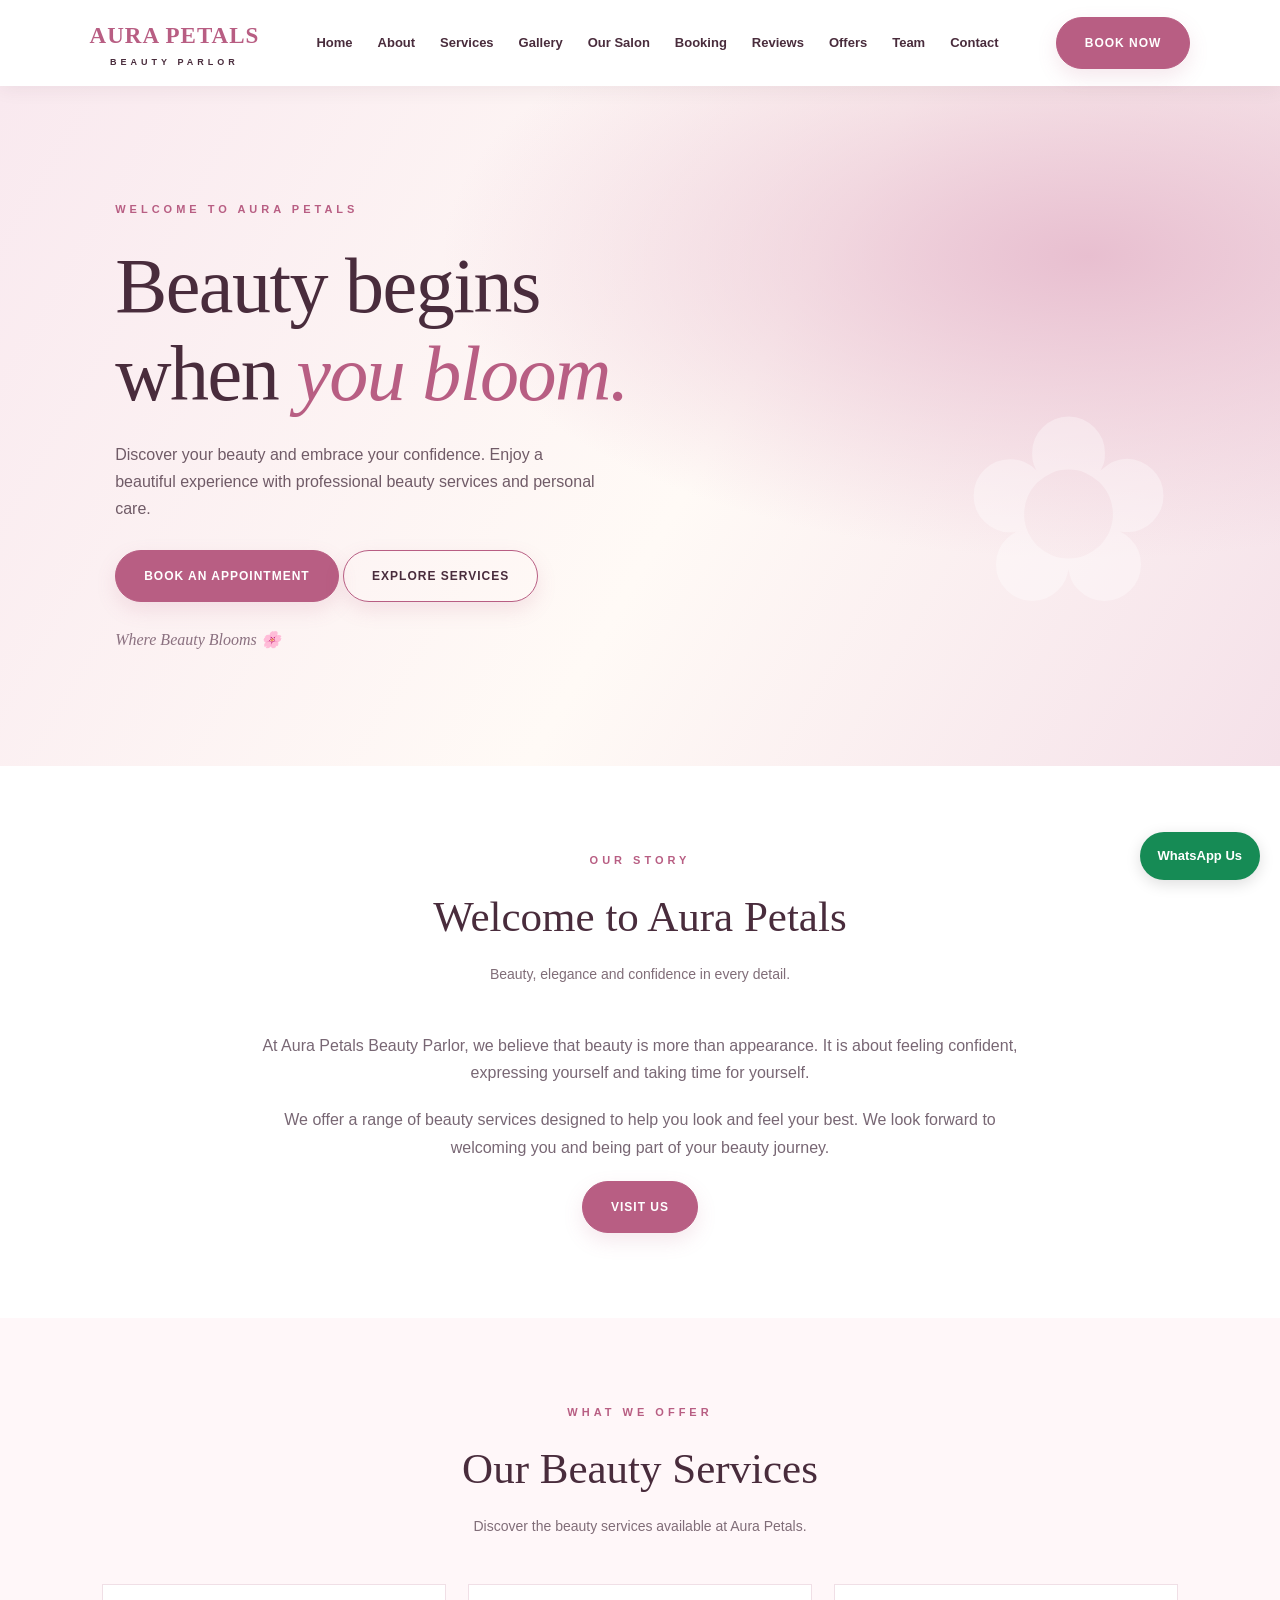
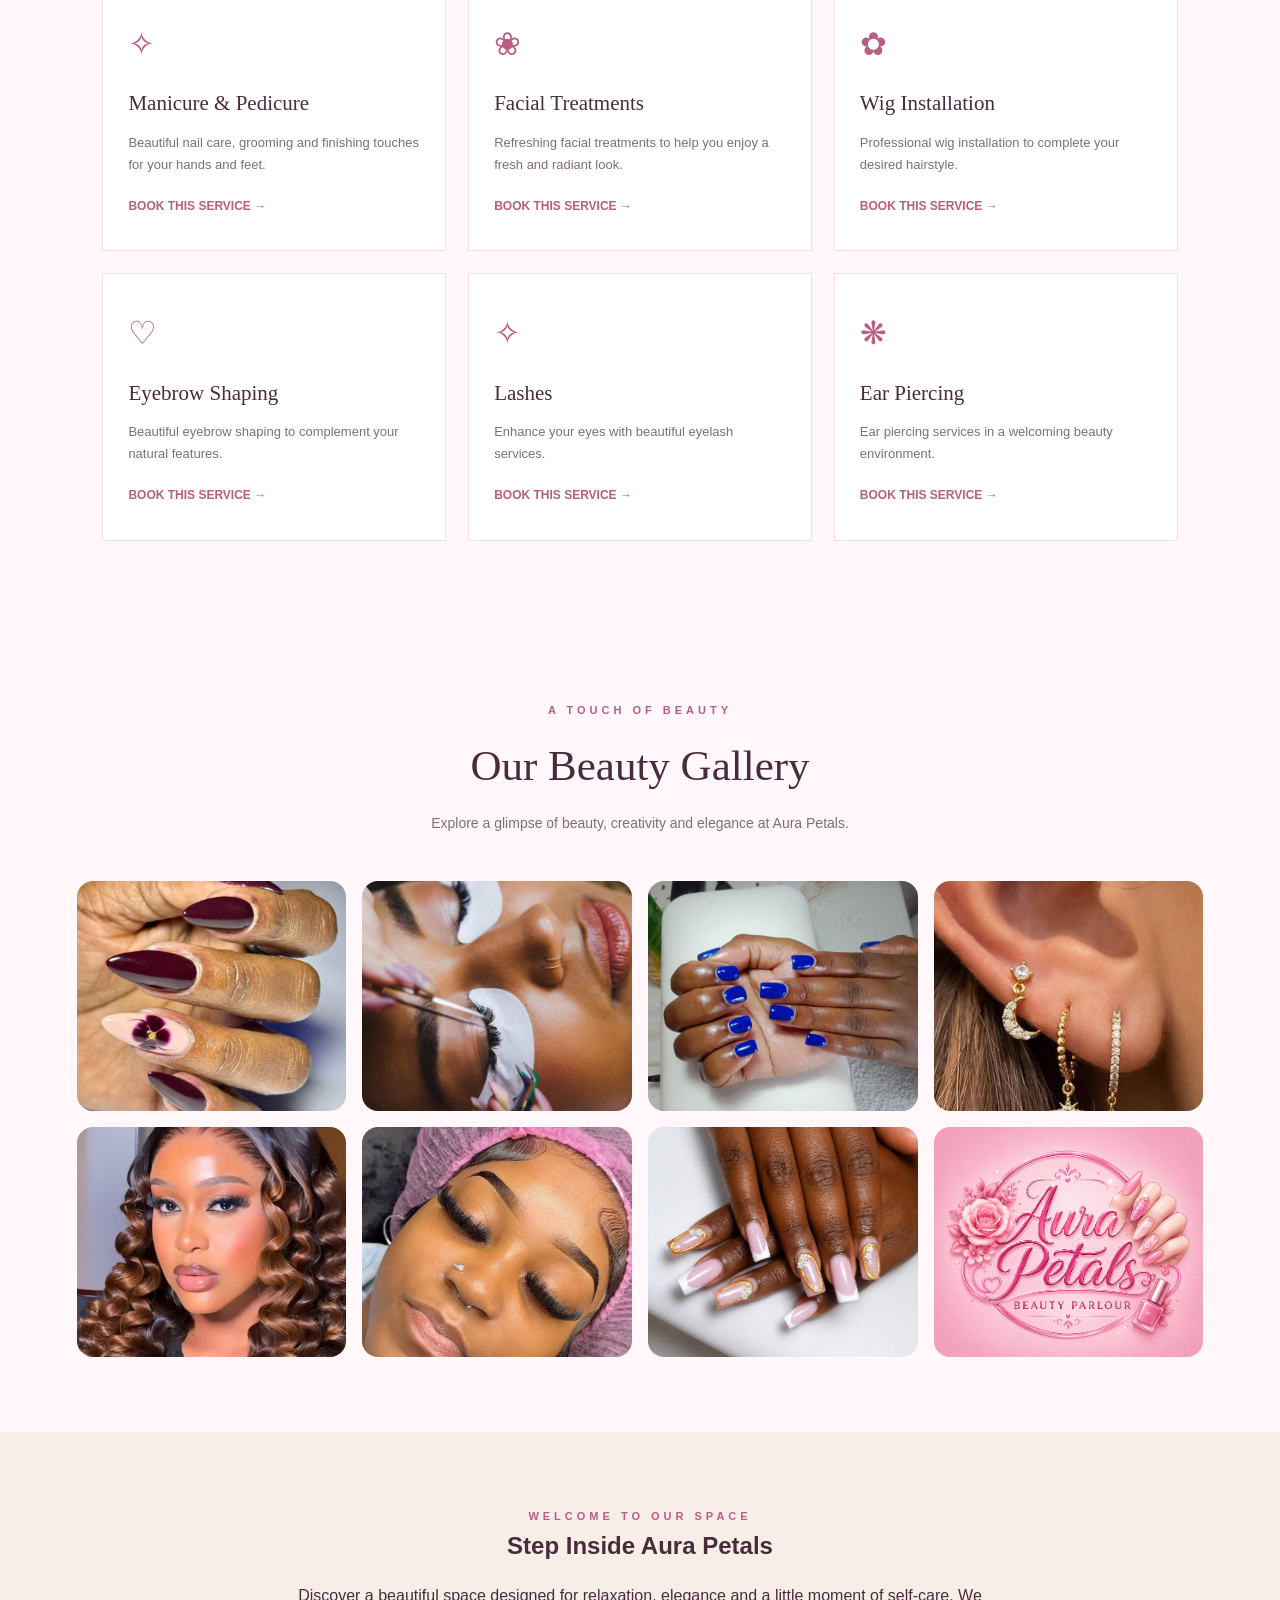
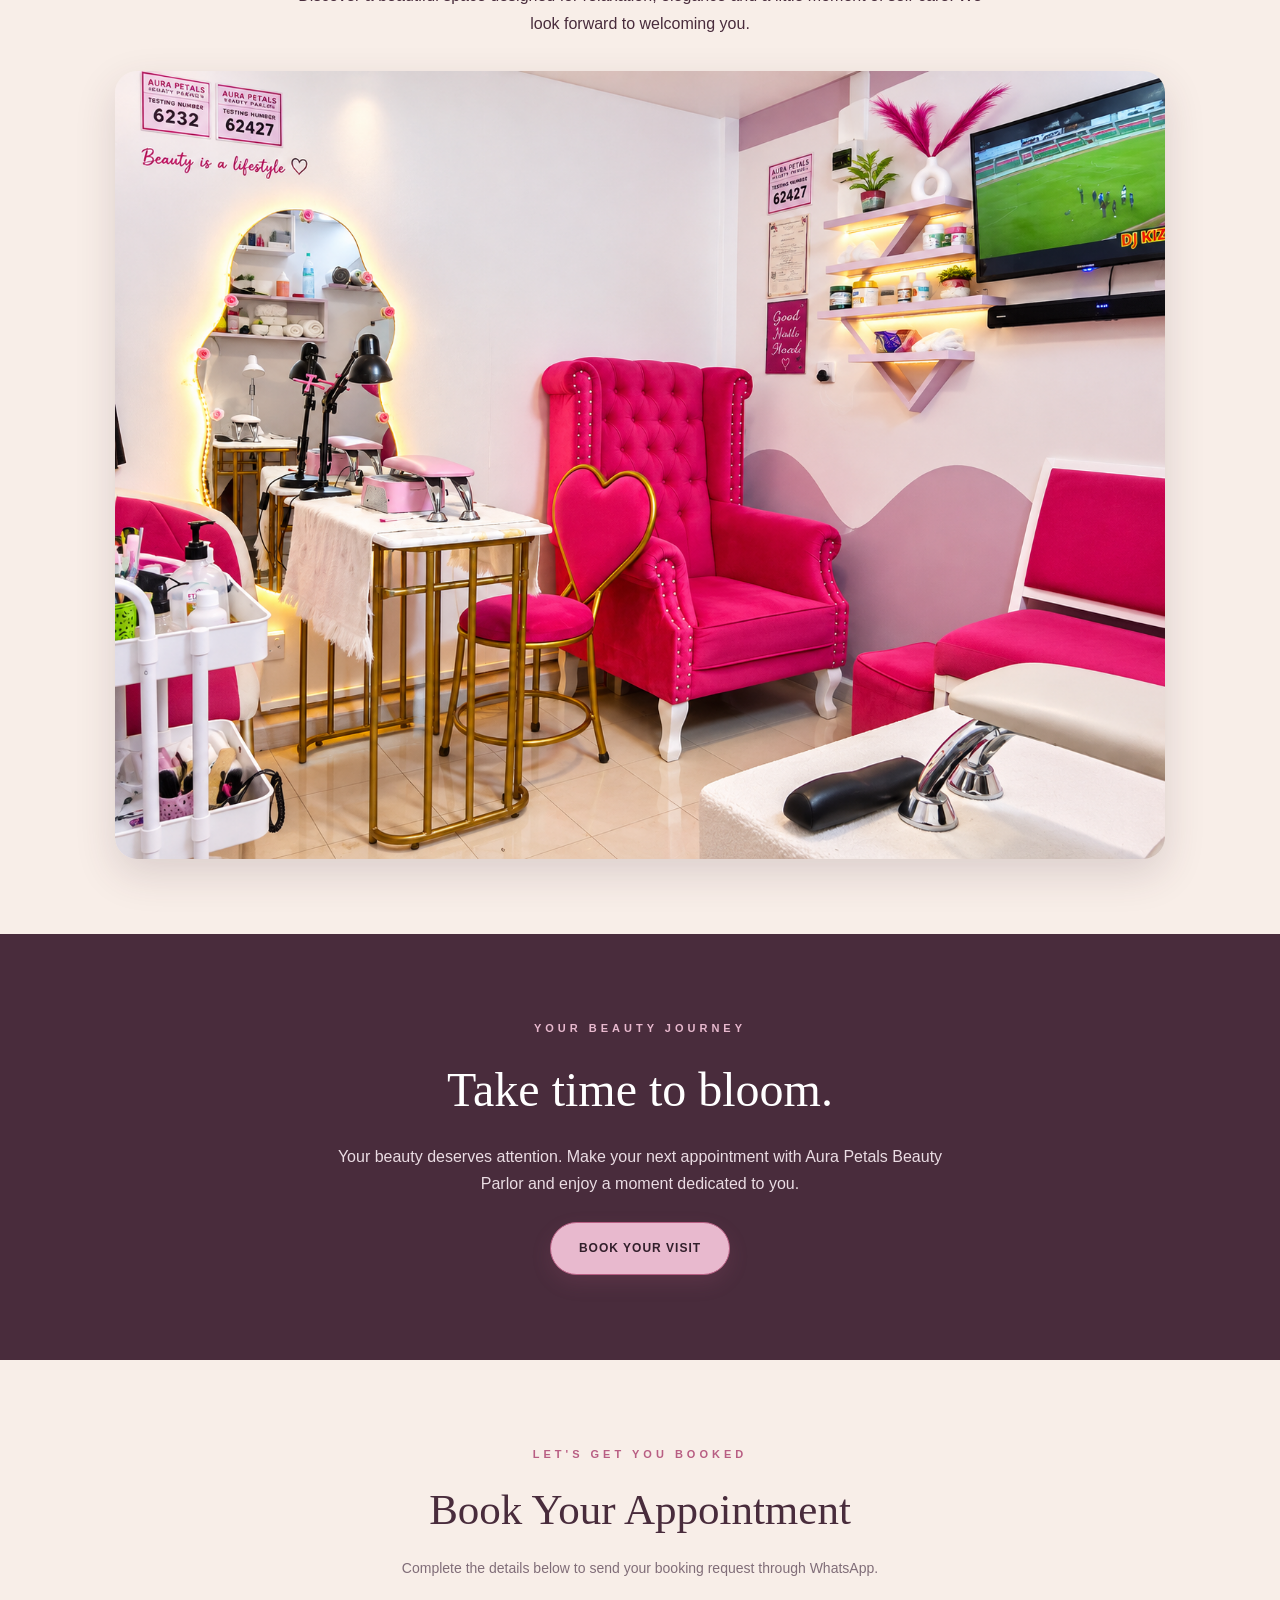
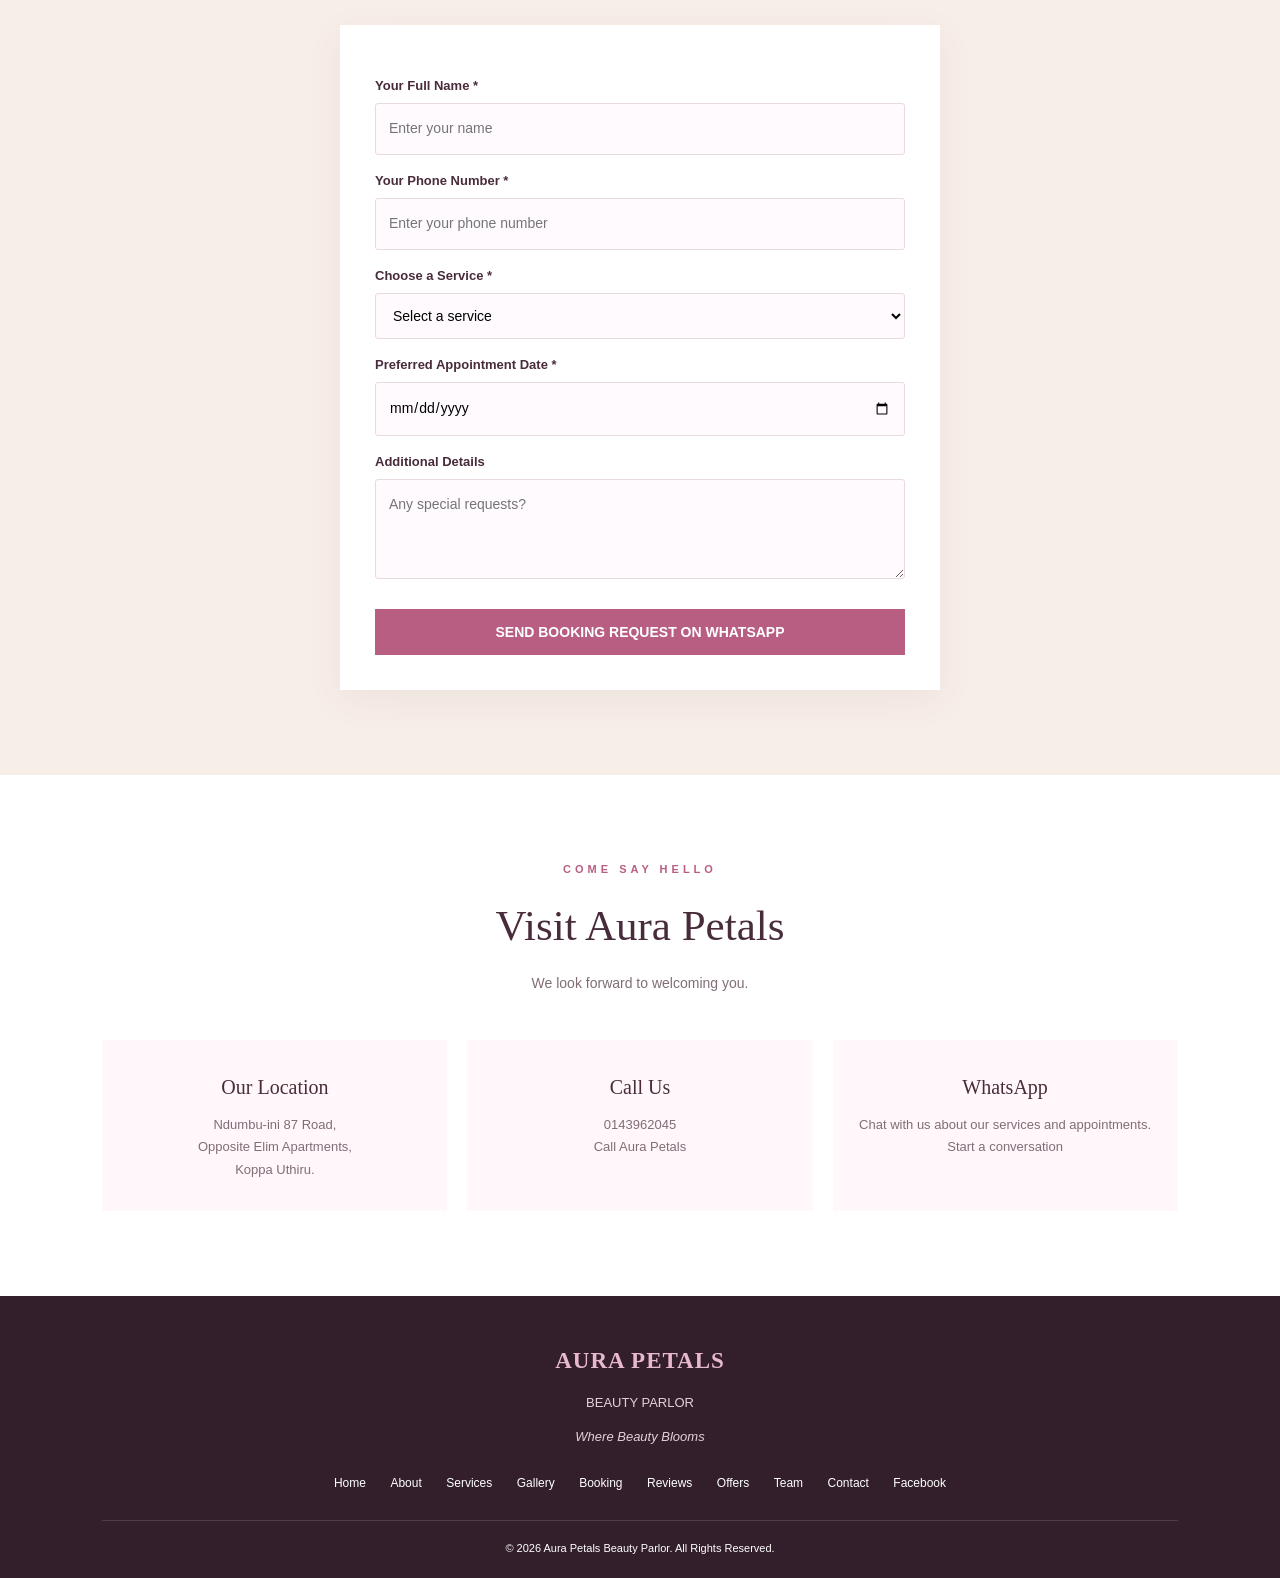
==== commit 88d7a68d: "Add Aura Petals separate website pages" ====
--- a/index.html
+++ b/index.html
@@ -562,12 +562,15 @@
 
   <nav>
     <a href="#home">Home</a>
-    <a href="#about">About</a>
-    <a href="#services">Services</a>
-    <a href="#gallery">Gallery</a>
+    <a href="about.html">About</a>
+    <a href="services.html">Services</a>
+    <a href="gallery.html">Gallery</a>
     <a href="#salon-interior">Our Salon</a>
-    <a href="#booking">Booking</a>
-    <a href="#contact">Contact</a>
+    <a href="booking.html">Booking</a>
+    <a href="reviews.html">Reviews</a>
+    <a href="offers.html">Offers</a>
+    <a href="team.html">Team</a>
+    <a href="contact.html">Contact</a>
   </nav>
 
   <a class="book-nav" href="#booking">BOOK NOW</a>
@@ -794,9 +797,15 @@
 
   <div class="footer-links">
     <a href="#home">Home</a>
-    <a href="#services">Services</a>
-    <a href="#booking">Booking</a>
-    <a href="#contact">Contact</a>
+    <a href="about.html">About</a>
+    <a href="services.html">Services</a>
+    <a href="gallery.html">Gallery</a>
+    <a href="booking.html">Booking</a>
+    <a href="reviews.html">Reviews</a>
+    <a href="offers.html">Offers</a>
+    <a href="team.html">Team</a>
+    <a href="contact.html">Contact</a>
+    <a href="https://www.facebook.com/profile.php?id=61581383393894" target="_blank" rel="noopener">Facebook</a>
   </div>
 
   <div class="copyright">
